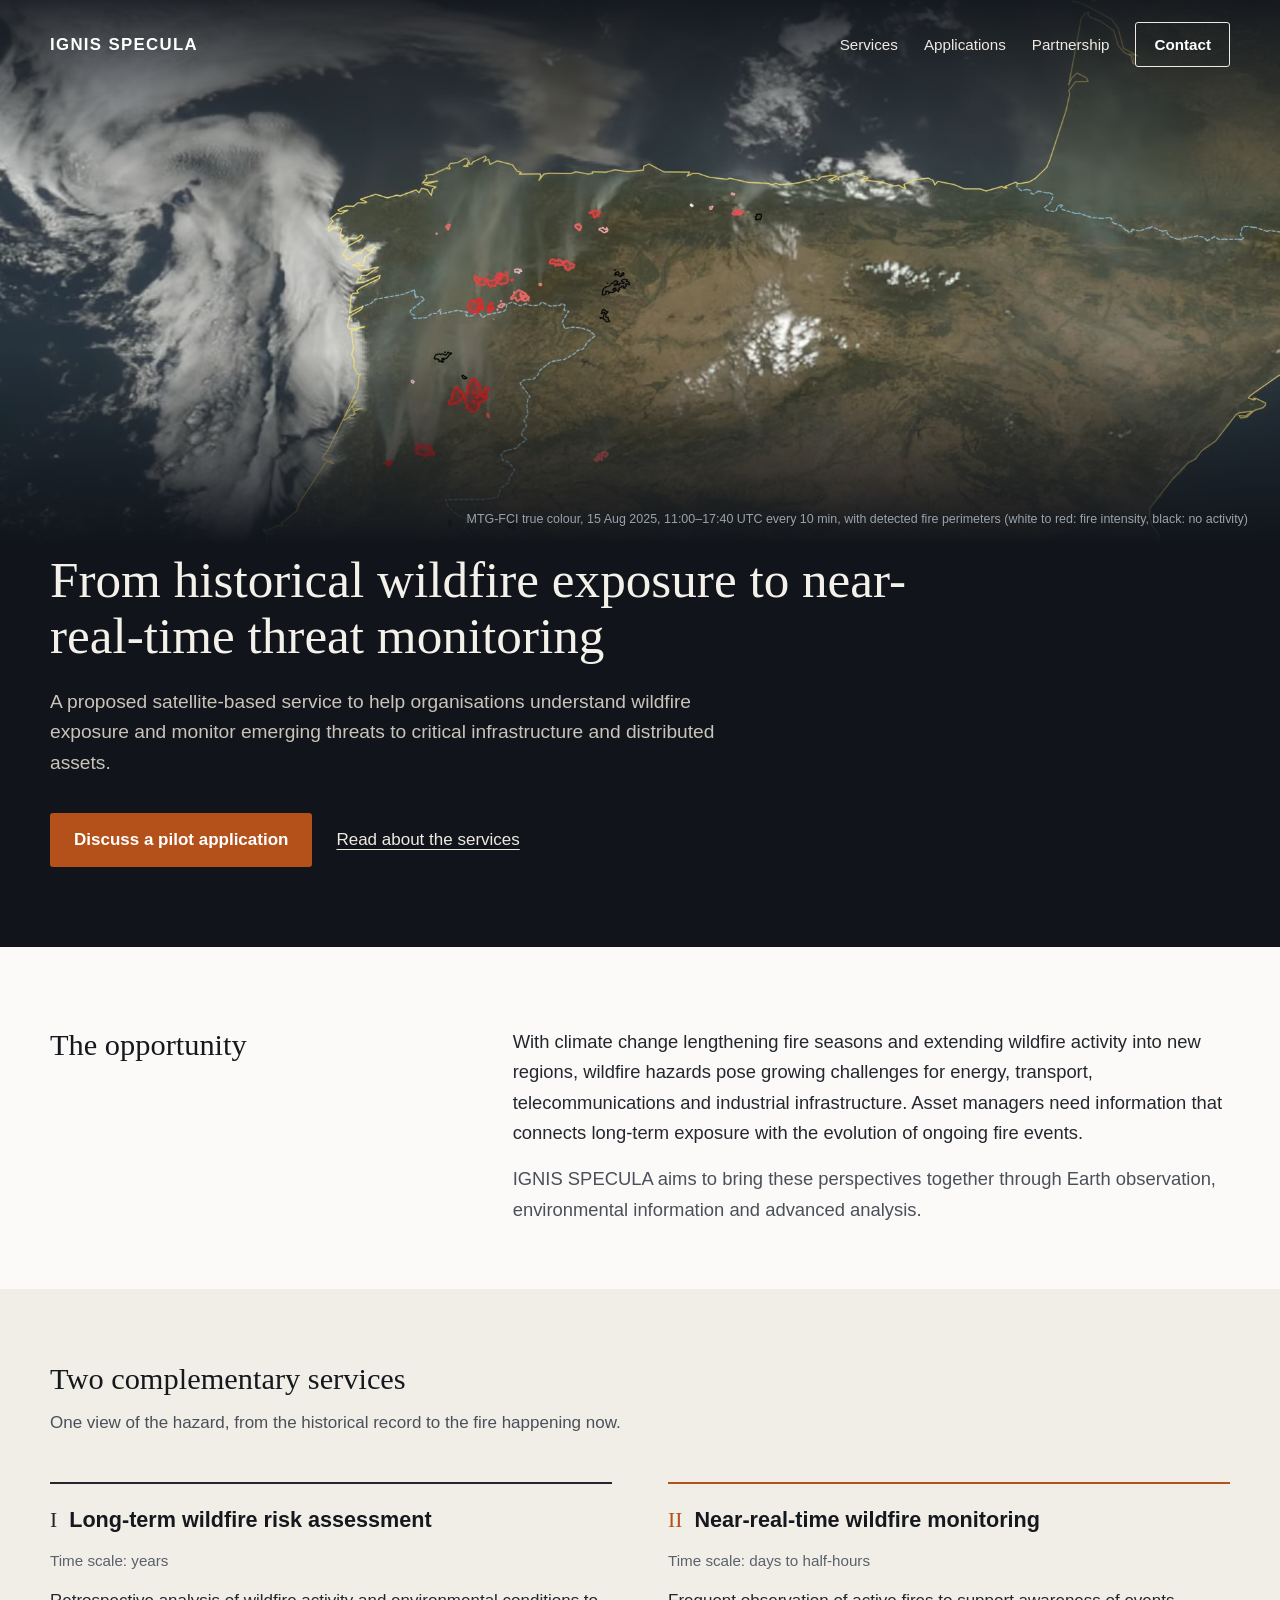
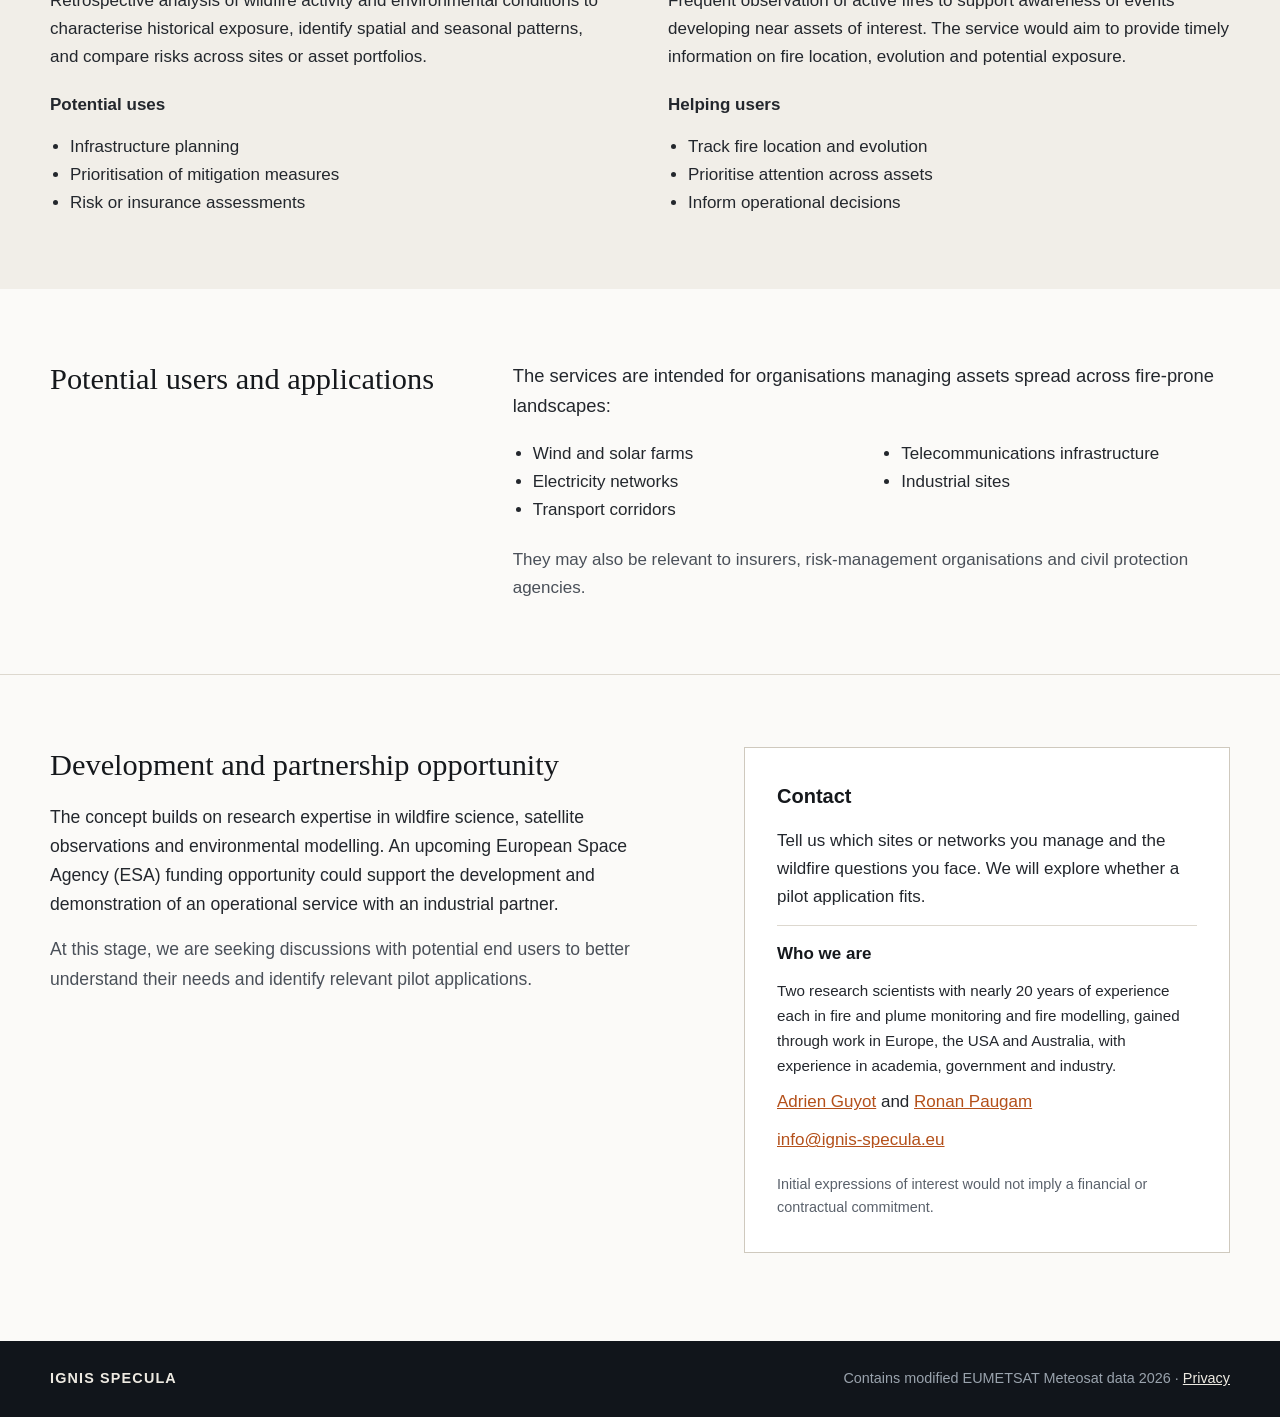
==== index.html @ 26b5b636 "Number the two services I and II Co-Authored-By: Claude Opus 5.5 <noreply@anthropic.com>" ====
<!doctype html>
<html lang="en">
<head>
<meta charset="utf-8">
<meta name="viewport" content="width=device-width, initial-scale=1">
<title>IGNIS SPECULA | Wildfire risk intelligence from space</title>
<meta name="description" content="A proposed satellite-based service to help organisations understand wildfire exposure and monitor emerging threats to critical infrastructure and distributed assets.">
<meta property="og:type" content="website">
<meta property="og:title" content="IGNIS SPECULA | Wildfire risk intelligence from space">
<meta property="og:description" content="From historical wildfire exposure to near-real-time threat monitoring.">
<meta property="og:url" content="https://ignis-specula.github.io/">
<meta property="og:image" content="https://ignis-specula.github.io/assets/hero.jpg">
<link rel="canonical" href="https://ignis-specula.github.io/">
<link rel="stylesheet" href="css/fonts.css">
<style>
html{scroll-behavior:smooth}
body{margin:0;background:#FBFAF8}
a{color:#B4501A}a:hover{color:#7E3610}
@media (max-width:600px){.hero-title{font-size:2.2rem !important}}
.hero-media{object-position:38% 70%}
@media (max-width:600px){.hero-media{object-position:50% 50%}}
@media (prefers-reduced-motion:reduce){.hero-video{display:none}}
@media (max-width:600px){
.topbar{display:grid !important;grid-template-columns:1fr auto;align-items:center;row-gap:10px !important;padding:16px 20px !important}
.topnav{display:contents !important}
.topnav-links{grid-column:1/-1;grid-row:2;gap:22px !important}
.nav-contact{grid-column:2;grid-row:1}
.hero-box{height:clamp(17rem,46vh,24rem) !important}
.hero-fade{height:7rem !important}
.hero-caption{left:20px !important;right:20px !important;bottom:8px !important;font-size:0.7rem !important;line-height:1.4}
}
</style>
</head>
<body>
<div style="background: #FBFAF8; color: #23272D; font-family: 'IBM Plex Sans', Arial, sans-serif; font-size: 1.0625rem; line-height: 1.65">

<header style="background: #11151B; color: #EEEAE2">
<div class="hero-box" style="position: relative; height: 34rem; overflow: hidden">
<picture>
<source media="(max-width: 600px)" srcset="assets/hero-mobile.jpg">
<img src="assets/hero-poster.jpg" class="hero-media" alt="MTG-FCI true-colour images of the Iberian Peninsula on 15 August 2025, 11:00 to 17:40 UTC, showing smoke plumes spreading from the fires of north-west Spain and Portugal, with detected fire perimeters coloured by fire intensity" style="position: absolute; top: 0; left: 0; width: 100%; height: 100%; object-fit: cover">
</picture>
<video class="hero-media hero-video" autoplay muted loop playsinline preload="auto" poster="assets/hero-poster.jpg" aria-hidden="true" style="position: absolute; top: 0; left: 0; width: 100%; height: 100%; object-fit: cover">
<source media="(max-width: 600px)" src="assets/hero-mobile.mp4" type="video/mp4">
<source src="assets/hero.webm" type="video/webm">
<source src="assets/hero.mp4" type="video/mp4">
</video>
<div style="position: absolute; top: 0; left: 0; right: 0; height: 12rem; background: linear-gradient(180deg, #11151BEB 0%, #11151B00 100%)"></div>
<div class="hero-fade" style="position: absolute; left: 0; right: 0; bottom: 0; height: 12rem; background: linear-gradient(180deg, #11151B00 0%, #11151B 100%)"></div>
<div class="topbar" style="position: relative; max-width: 1180px; margin: 0 auto; padding: 22px 32px; display: flex; flex-wrap: wrap; align-items: center; justify-content: space-between; gap: 16px">
<span style="font-weight: 700; letter-spacing: 0.08em; font-size: 1.05rem; color: #FFFFFF">IGNIS SPECULA</span>
<nav aria-label="Sections" class="topnav" style="display: flex; flex-wrap: wrap; align-items: center; gap: 26px; font-size: 0.95rem">
<span class="topnav-links" style="display: flex; flex-wrap: wrap; align-items: center; gap: 26px">
<a href="#services" style="color: #EEEAE2; text-decoration: none">Services</a>
<a href="#users" style="color: #EEEAE2; text-decoration: none">Applications</a>
<a href="#partnership" style="color: #EEEAE2; text-decoration: none">Partnership</a>
</span>
<a href="#contact" class="nav-contact" style="color: #FFFFFF; text-decoration: none; font-weight: 600; border: 1px solid #EEEAE2; padding: 9px 18px; border-radius: 3px; min-height: 44px; box-sizing: border-box; display: inline-flex; align-items: center">Contact</a>
</nav>
</div>
<p class="hero-caption" style="position: absolute; left: 32px; right: 32px; bottom: 14px; margin: 0; text-align: right; font-size: 0.78rem; color: #9AA3AD">MTG-FCI true colour, 15 Aug 2025, 11:00–17:40 UTC every 10 min, with detected fire perimeters (white to red: fire intensity, black: no activity)</p>
</div>
<div style="max-width: 1180px; margin: 0 auto; padding: 8px 32px 80px">
<h1 class="hero-title" style="margin: 0 0 22px; max-width: 900px; font-family: 'IBM Plex Serif', Georgia, serif; font-weight: 500; font-size: 3.2rem; line-height: 1.1; color: #F4F1EA">From historical wildfire exposure to near-real-time threat monitoring</h1>
<p style="margin: 0 0 34px; max-width: 680px; font-size: 1.2rem; line-height: 1.6; color: #C9C4BA">A proposed satellite-based service to help organisations understand wildfire exposure and monitor emerging threats to critical infrastructure and distributed assets.</p>
<div style="display: flex; flex-wrap: wrap; align-items: center; gap: 24px">
<a href="#contact" style="background: #B4501A; color: #FFFFFF; text-decoration: none; font-weight: 600; padding: 13px 24px; border-radius: 3px; min-height: 44px; box-sizing: border-box; display: inline-flex; align-items: center">Discuss a pilot application</a>
<a href="#services" style="color: #EEEAE2; text-decoration: underline; text-underline-offset: 4px">Read about the services</a>
</div>
</div>
</header>

<section>
<div style="max-width: 1180px; margin: 0 auto; padding: 80px 32px 64px; display: flex; flex-wrap: wrap; gap: 24px 64px">
<h2 style="flex: 1 1 280px; min-width: 0; margin: 0; font-family: 'IBM Plex Serif', Georgia, serif; font-weight: 500; font-size: 1.9rem; line-height: 1.2; color: #15181C">The opportunity</h2>
<div style="flex: 2 1 480px; min-width: 0">
<p style="margin: 0 0 16px; font-size: 1.15rem">With climate change lengthening fire seasons and extending wildfire activity into new regions, wildfire hazards pose growing challenges for energy, transport, telecommunications and industrial infrastructure. Asset managers need information that connects long-term exposure with the evolution of ongoing fire events.</p>
<p style="margin: 0; font-size: 1.15rem; color: #4A5059">IGNIS SPECULA aims to bring these perspectives together through Earth observation, environmental information and advanced analysis.</p>
</div>
</div>
</section>

<section id="services" style="background: #F1EEE8">
<div style="max-width: 1180px; margin: 0 auto; padding: 72px 32px">
<h2 style="margin: 0 0 12px; font-family: 'IBM Plex Serif', Georgia, serif; font-weight: 500; font-size: 1.9rem; line-height: 1.2; color: #15181C">Two complementary services</h2>
<p style="margin: 0 0 44px; max-width: 680px; color: #4A5059">One view of the hazard, from the historical record to the fire happening now.</p>
<div style="display: grid; grid-template-columns: repeat(auto-fit, minmax(320px, 1fr)); gap: 40px 56px">

<div style="border-top: 2px solid #23272D; padding-top: 22px; display: flex; flex-direction: column; gap: 14px">
<h3 style="margin: 0; font-size: 1.35rem; font-weight: 600; line-height: 1.3; color: #15181C"><span style="font-family: 'IBM Plex Serif', Georgia, serif; font-weight: 500; color: #23272D; margin-right: 12px">I</span>Long-term wildfire risk assessment</h3>
<p style="margin: 0; font-size: 0.95rem; color: #5A616B">Time scale: years</p>
<p style="margin: 0">Retrospective analysis of wildfire activity and environmental conditions to characterise historical exposure, identify spatial and seasonal patterns, and compare risks across sites or asset portfolios.</p>
<p style="margin: 6px 0 0; font-weight: 600">Potential uses</p>
<ul style="margin: 0; padding: 0 0 0 20px">
<li>Infrastructure planning</li>
<li>Prioritisation of mitigation measures</li>
<li>Risk or insurance assessments</li>
</ul>
</div>

<div style="border-top: 2px solid #B4501A; padding-top: 22px; display: flex; flex-direction: column; gap: 14px">
<h3 style="margin: 0; font-size: 1.35rem; font-weight: 600; line-height: 1.3; color: #15181C"><span style="font-family: 'IBM Plex Serif', Georgia, serif; font-weight: 500; color: #B4501A; margin-right: 12px">II</span>Near-real-time wildfire monitoring</h3>
<p style="margin: 0; font-size: 0.95rem; color: #5A616B">Time scale: days to half-hours</p>
<p style="margin: 0">Frequent observation of active fires to support awareness of events developing near assets of interest. The service would aim to provide timely information on fire location, evolution and potential exposure.</p>
<p style="margin: 6px 0 0; font-weight: 600">Helping users</p>
<ul style="margin: 0; padding: 0 0 0 20px">
<li>Track fire location and evolution</li>
<li>Prioritise attention across assets</li>
<li>Inform operational decisions</li>
</ul>
</div>

</div>
</div>
</section>

<section id="users">
<div style="max-width: 1180px; margin: 0 auto; padding: 72px 32px; display: flex; flex-wrap: wrap; gap: 24px 64px">
<h2 style="flex: 1 1 280px; min-width: 0; margin: 0; font-family: 'IBM Plex Serif', Georgia, serif; font-weight: 500; font-size: 1.9rem; line-height: 1.2; color: #15181C">Potential users and applications</h2>
<div style="flex: 2 1 480px; min-width: 0">
<p style="margin: 0 0 18px; font-size: 1.15rem">The services are intended for organisations managing assets spread across fire-prone landscapes:</p>
<ul style="margin: 0 0 22px; padding: 0 0 0 20px; columns: 2 220px; column-gap: 40px">
<li>Wind and solar farms</li>
<li>Electricity networks</li>
<li>Transport corridors</li>
<li>Telecommunications infrastructure</li>
<li>Industrial sites</li>
</ul>
<p style="margin: 0; color: #4A5059">They may also be relevant to insurers, risk-management organisations and civil protection agencies.</p>
</div>
</div>
</section>

<section id="partnership" style="border-top: 1px solid #DDD8CF">
<div style="max-width: 1180px; margin: 0 auto; padding: 72px 32px 88px; display: flex; flex-wrap: wrap; gap: 40px 64px">
<div style="flex: 3 1 480px; min-width: 0">
<h2 style="margin: 0 0 20px; font-family: 'IBM Plex Serif', Georgia, serif; font-weight: 500; font-size: 1.9rem; line-height: 1.2; color: #15181C">Development and partnership opportunity</h2>
<p style="margin: 0 0 16px; font-size: 1.1rem">The concept builds on research expertise in wildfire science, satellite observations and environmental modelling. An upcoming European Space Agency (ESA) funding opportunity could support the development and demonstration of an operational service with an industrial partner.</p>
<p style="margin: 0; font-size: 1.1rem; color: #4A5059">At this stage, we are seeking discussions with potential end users to better understand their needs and identify relevant pilot applications.</p>
</div>
<div id="contact" style="flex: 2 1 320px; min-width: 0; align-self: flex-start; border: 1px solid #CFC9BE; background: #FFFFFF; padding: 32px; display: flex; flex-direction: column; gap: 14px">
<h3 style="margin: 0; font-size: 1.25rem; font-weight: 600; color: #15181C">Contact</h3>
<p style="margin: 0">Tell us which sites or networks you manage and the wildfire questions you face. We will explore whether a pilot application fits.</p>
<div style="border-top: 1px solid #DDD8CF; padding-top: 14px; display: flex; flex-direction: column; gap: 10px">
<p style="margin: 0; font-weight: 600; color: #15181C">Who we are</p>
<p style="margin: 0; font-size: 0.95rem">Two research scientists with nearly 20 years of experience each in fire and plume monitoring and fire modelling, gained through work in Europe, the USA and Australia, with experience in academia, government and industry.</p>
<p style="margin: 0"><a href="https://au.linkedin.com/in/adrien-guyot-7a17a528" target="_blank" rel="noopener">Adrien Guyot</a> and <a href="https://es.linkedin.com/in/ronan-paugam-4a688546" target="_blank" rel="noopener">Ronan Paugam</a></p>
<p style="margin: 0"><a class="em" data-u="info" data-d="ignis-specula" data-t="eu" href="#">info [at] ignis-specula [dot] eu</a></p>
</div>
<p style="margin: 4px 0 0; font-size: 0.9rem; color: #5A616B">Initial expressions of interest would not imply a financial or contractual commitment.</p>
</div>
</div>
</section>

<footer style="background: #11151B; color: #9AA3AD">
<div style="max-width: 1180px; margin: 0 auto; padding: 26px 32px; display: flex; flex-wrap: wrap; justify-content: space-between; gap: 12px; font-size: 0.9rem">
<span style="font-weight: 600; letter-spacing: 0.08em; color: #EEEAE2">IGNIS SPECULA</span>
<span>Contains modified EUMETSAT Meteosat data 2026 · <a href="privacy.html" style="color: #EEEAE2">Privacy</a></span>
</div>
</footer>

</div>
<script>
document.querySelectorAll('a.em').forEach(function(a){
  var e=a.dataset.u+'\u0040'+a.dataset.d+'.'+a.dataset.t;
  a.href='mai'+'lto:'+e; a.textContent=e;
});
</script>
</body>
</html>
---- css/fonts.css ----
/* IBM Plex, SIL Open Font License 1.1, served from this site (no Google Fonts).
   Put the .woff2 files in ../fonts/ with exactly these names. */
@font-face{font-family:'IBM Plex Sans';font-style:normal;font-weight:400;font-display:swap;src:url(../fonts/IBMPlexSans-Regular.woff2) format('woff2')}
@font-face{font-family:'IBM Plex Sans';font-style:italic;font-weight:400;font-display:swap;src:url(../fonts/IBMPlexSans-Italic.woff2) format('woff2')}
@font-face{font-family:'IBM Plex Sans';font-style:normal;font-weight:500;font-display:swap;src:url(../fonts/IBMPlexSans-Medium.woff2) format('woff2')}
@font-face{font-family:'IBM Plex Sans';font-style:normal;font-weight:600;font-display:swap;src:url(../fonts/IBMPlexSans-SemiBold.woff2) format('woff2')}
@font-face{font-family:'IBM Plex Sans';font-style:normal;font-weight:700;font-display:swap;src:url(../fonts/IBMPlexSans-Bold.woff2) format('woff2')}
@font-face{font-family:'IBM Plex Serif';font-style:normal;font-weight:500;font-display:swap;src:url(../fonts/IBMPlexSerif-Medium.woff2) format('woff2')}
@font-face{font-family:'IBM Plex Serif';font-style:normal;font-weight:600;font-display:swap;src:url(../fonts/IBMPlexSerif-SemiBold.woff2) format('woff2')}
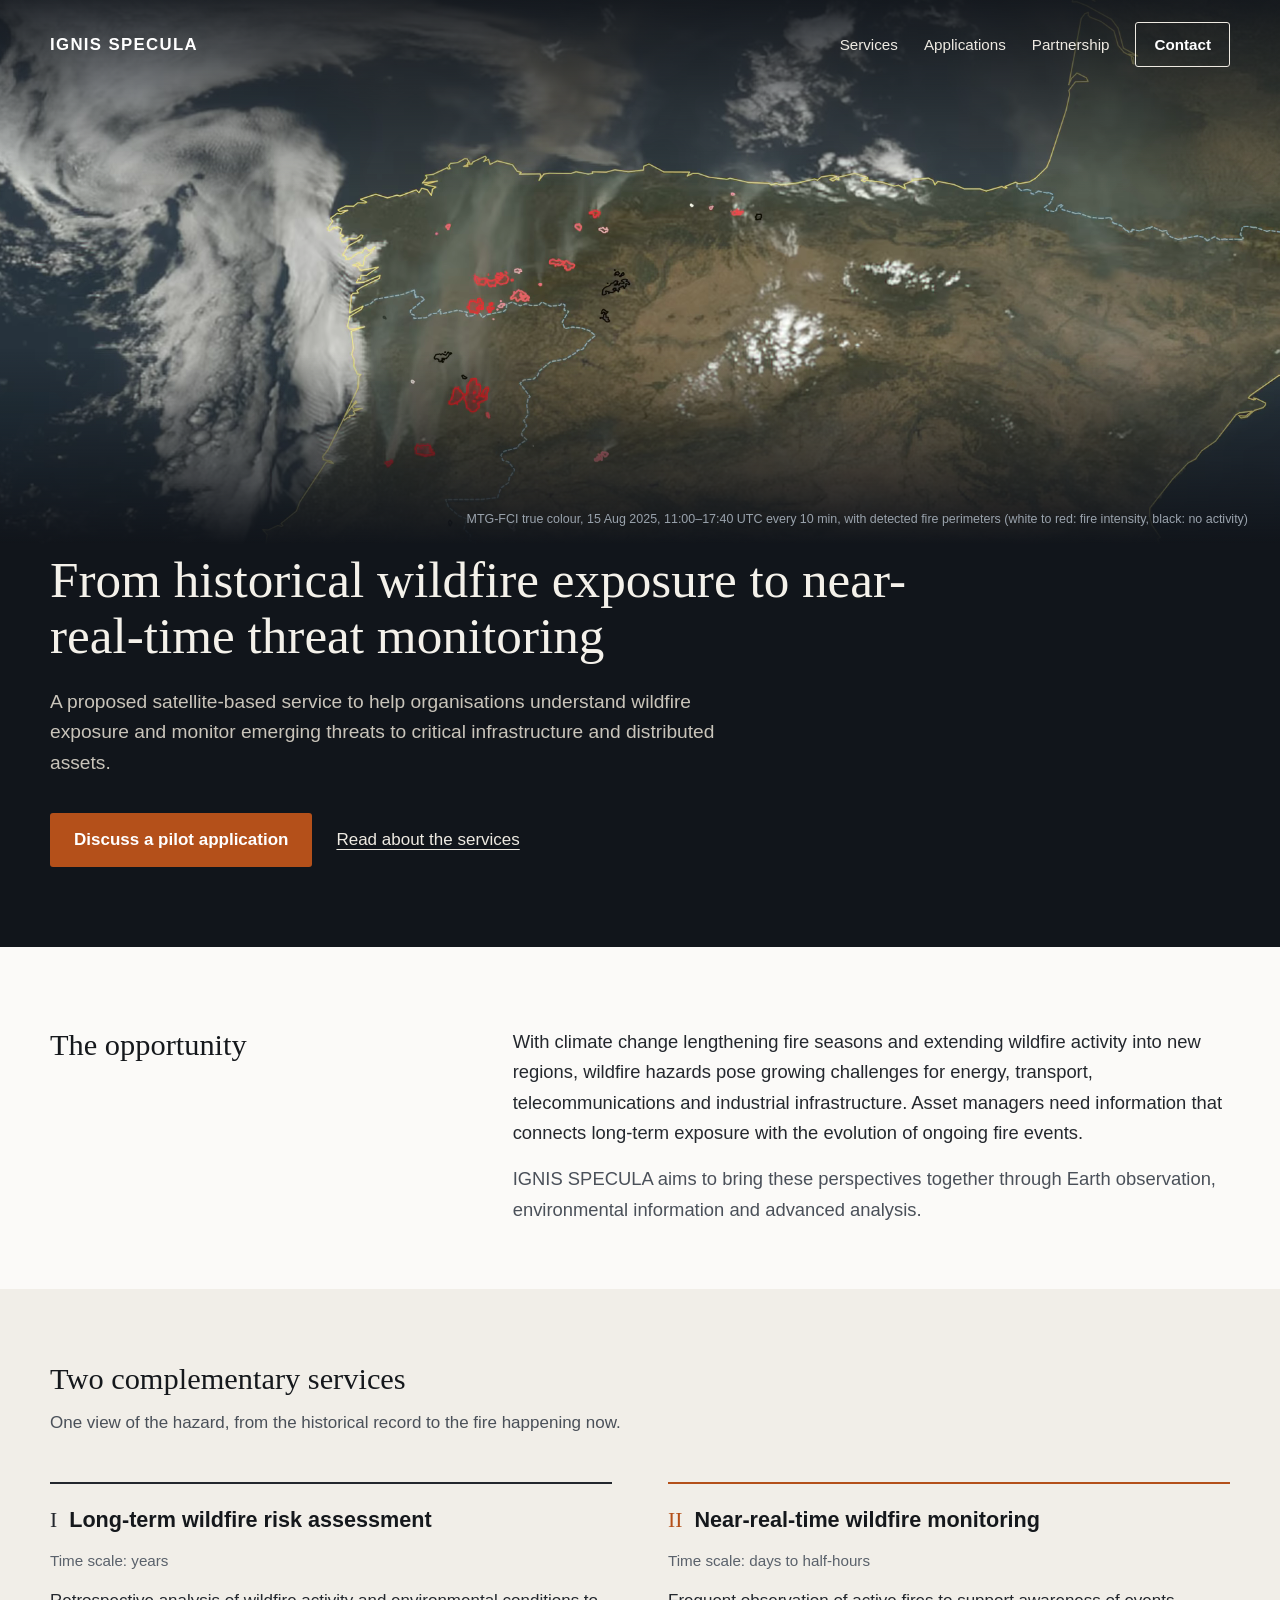
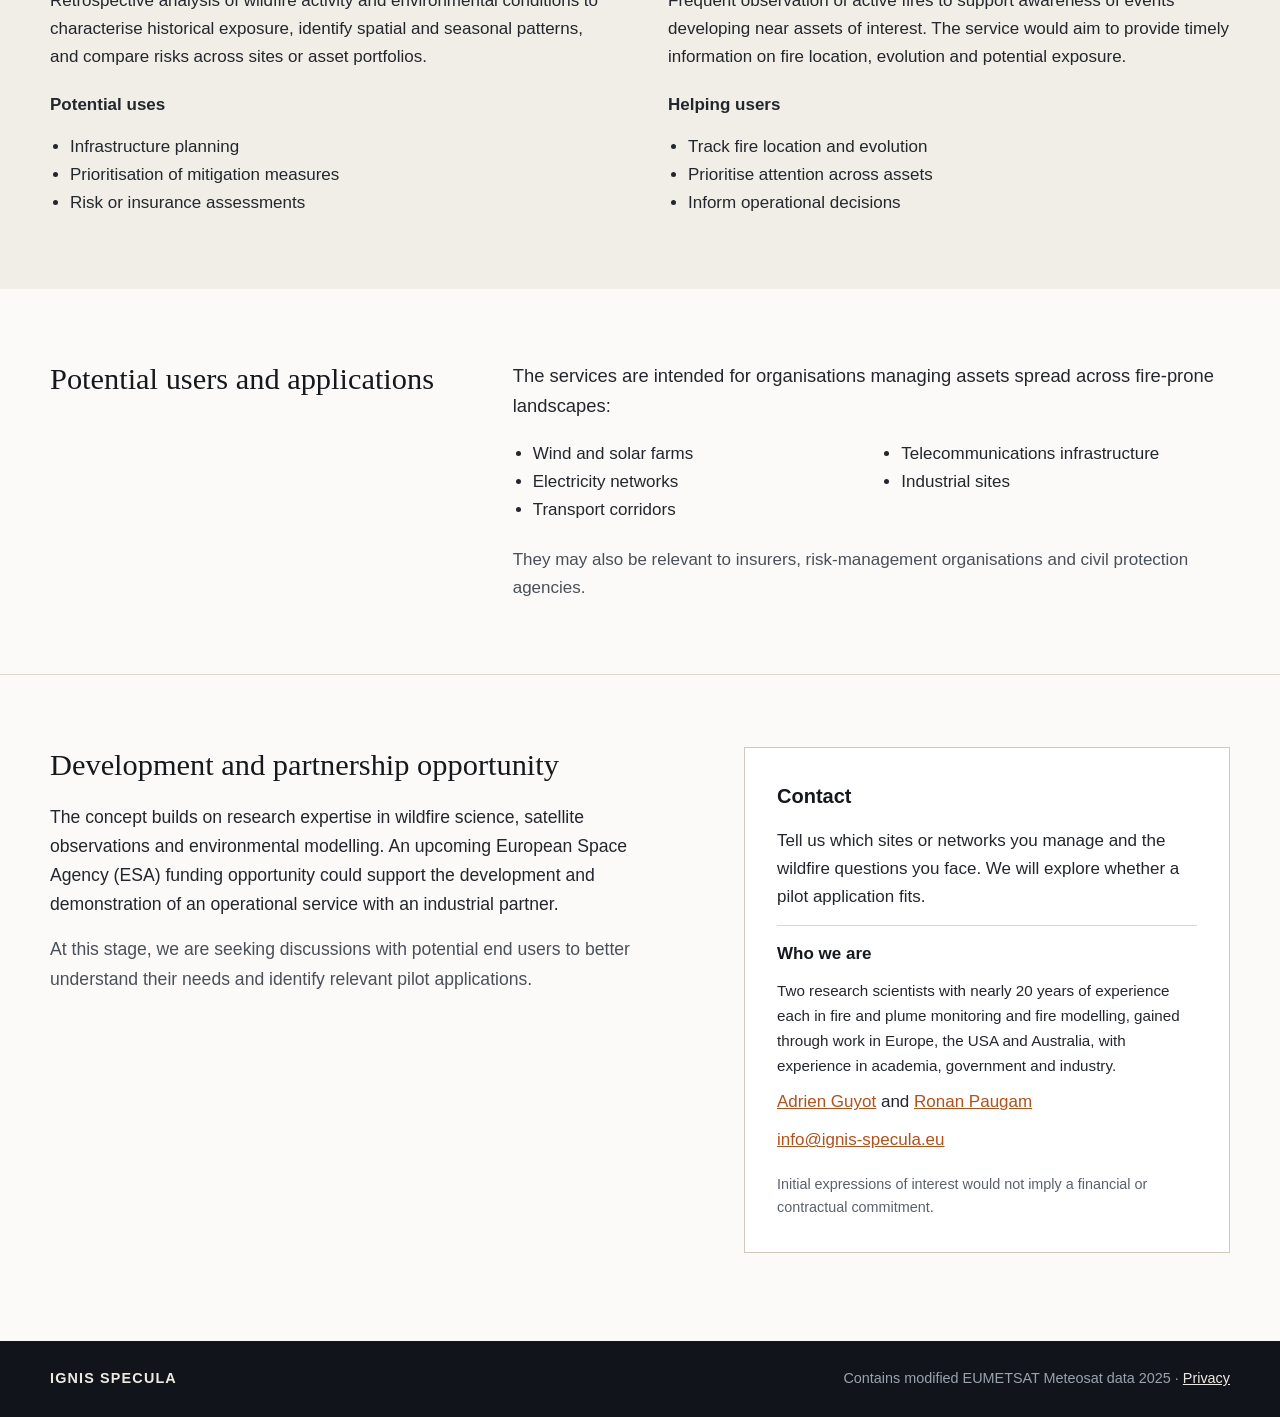
==== commit 5a37b920: "Privacy: CNIL as supervisory authority, remove postal address placeholder; fix EUMETSAT credit year " ====
--- a/index.html
+++ b/index.html
@@ -155,7 +155,7 @@
 <footer style="background: #11151B; color: #9AA3AD">
 <div style="max-width: 1180px; margin: 0 auto; padding: 26px 32px; display: flex; flex-wrap: wrap; justify-content: space-between; gap: 12px; font-size: 0.9rem">
 <span style="font-weight: 600; letter-spacing: 0.08em; color: #EEEAE2">IGNIS SPECULA</span>
-<span>Contains modified EUMETSAT Meteosat data 2026 · <a href="privacy.html" style="color: #EEEAE2">Privacy</a></span>
+<span>Contains modified EUMETSAT Meteosat data 2025 · <a href="privacy.html" style="color: #EEEAE2">Privacy</a></span>
 </div>
 </footer>
 
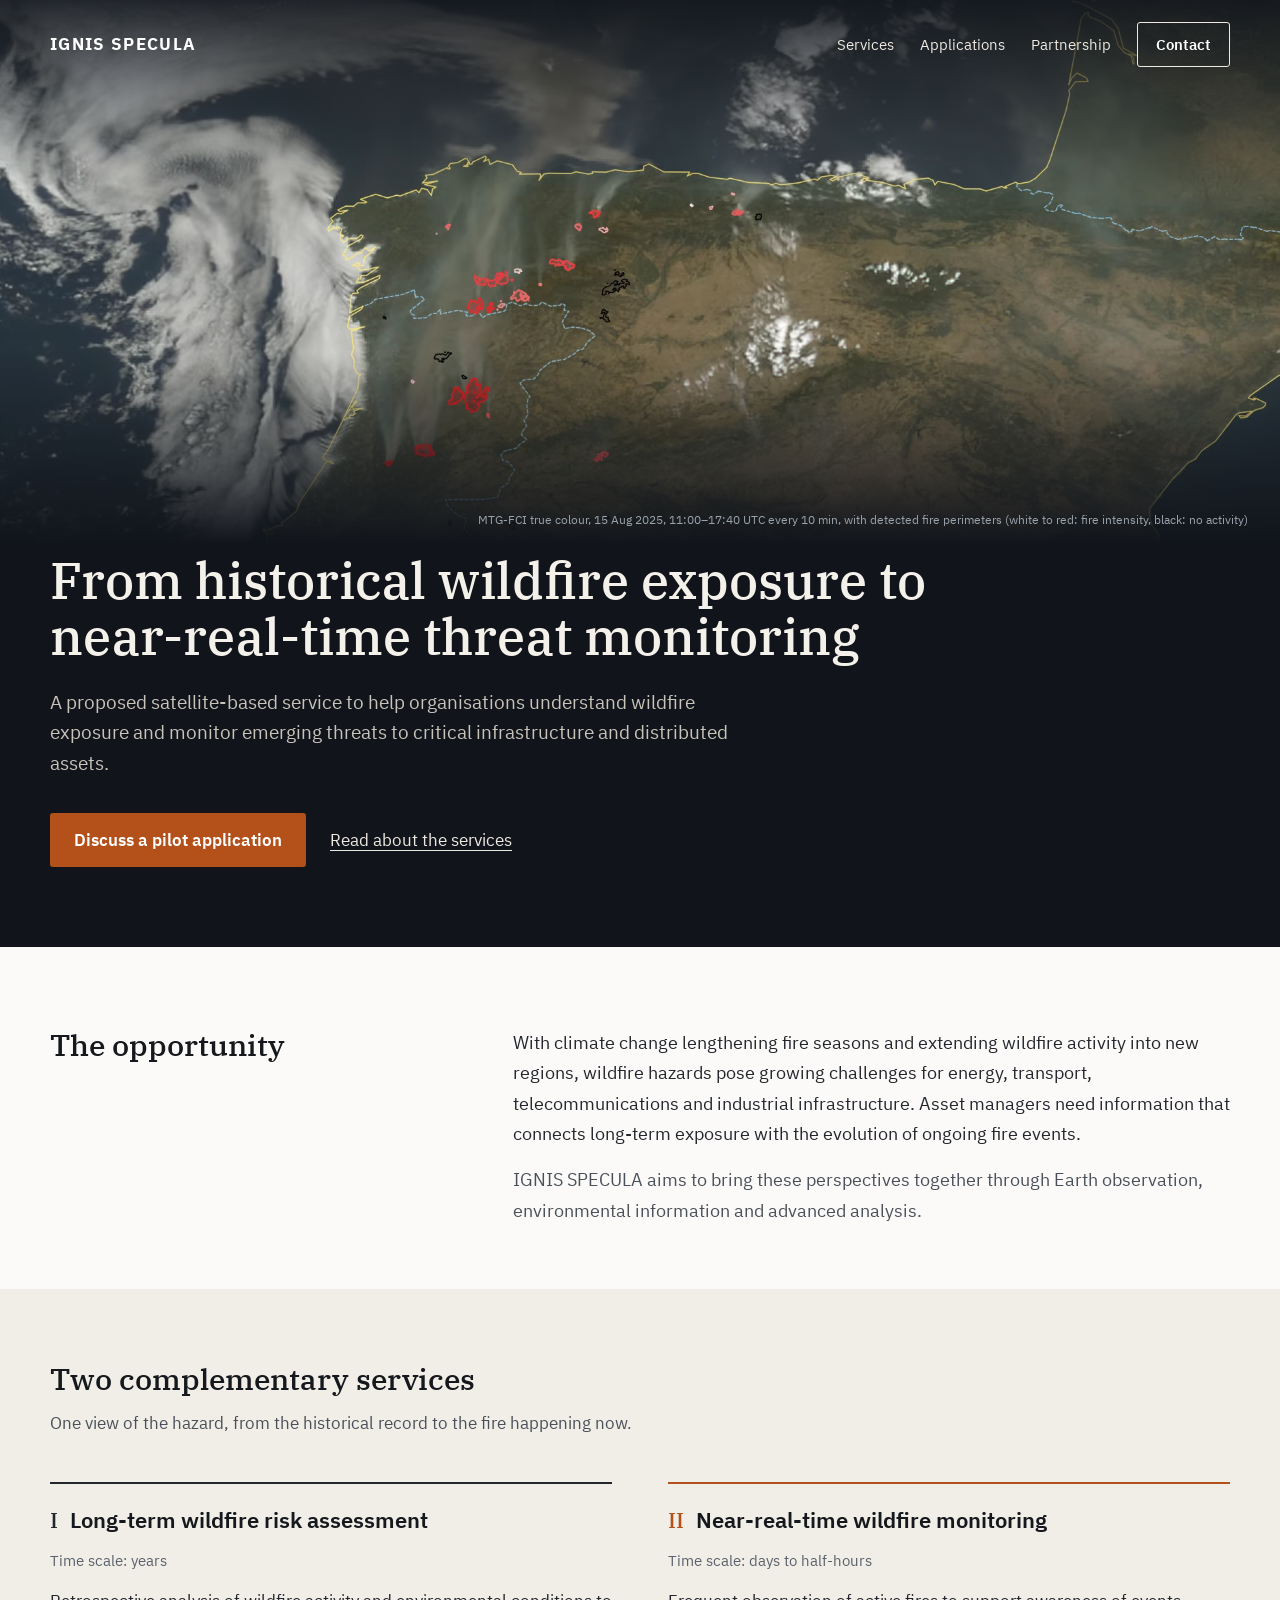
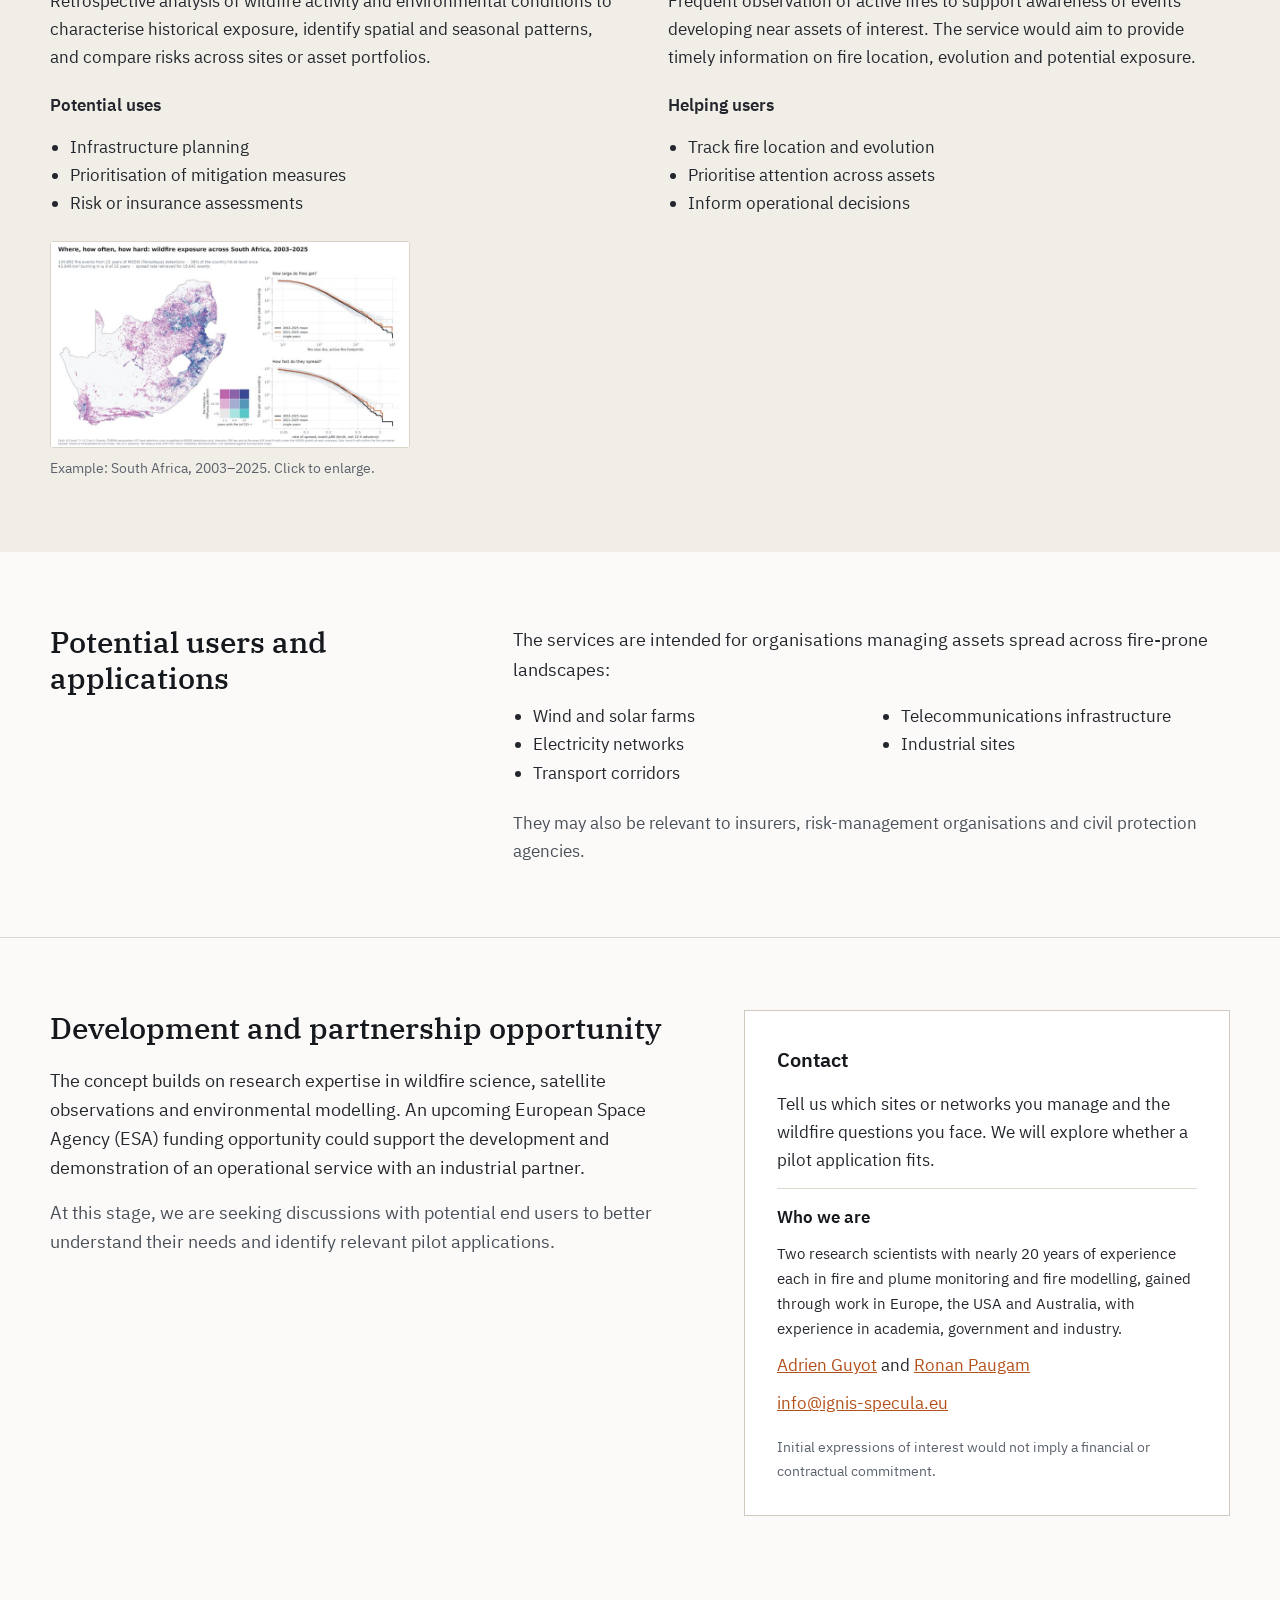
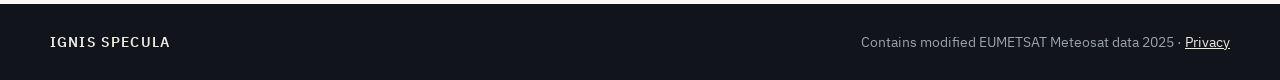
==== commit 8faf7d2e: "Add South Africa exposure example to service I with popup Co-Authored-By: Claude Opus 5.5 <noreply@a" ====
--- a/index.html
+++ b/index.html
@@ -29,6 +29,8 @@
 .hero-fade{height:7rem !important}
 .hero-caption{left:20px !important;right:20px !important;bottom:8px !important;font-size:0.7rem !important;line-height:1.4}
 }
+dialog::backdrop{background:rgba(17,21,27,0.75)}
+dialog[open]{overflow:auto}
 </style>
 </head>
 <body>
@@ -96,6 +98,12 @@
 <li>Prioritisation of mitigation measures</li>
 <li>Risk or insurance assessments</li>
 </ul>
+<figure style="margin: 10px 0 0">
+<button type="button" class="example-open" data-dialog="sa-example" aria-haspopup="dialog" style="display: block; width: 100%; max-width: 360px; padding: 0; border: 1px solid #D9D4CA; border-radius: 3px; background: #FFFFFF; cursor: zoom-in">
+<img src="assets/SA-FB-example-thumb.jpg" width="800" height="458" alt="Example: wildfire exposure map and annual exceedance charts for South Africa, 2003–2025" style="display: block; width: 100%; height: auto">
+</button>
+<figcaption style="margin-top: 8px; font-size: 0.9rem; color: #5A616B">Example: South Africa, 2003–2025. Click to enlarge.</figcaption>
+</figure>
 </div>
 
 <div style="border-top: 2px solid #B4501A; padding-top: 22px; display: flex; flex-direction: column; gap: 14px">
@@ -160,11 +168,33 @@
 </footer>
 
 </div>
+<dialog id="sa-example" aria-labelledby="sa-example-title" style="width: min(1100px, 94vw); max-height: 92vh; padding: 0; border: none; border-radius: 4px; background: #FBFAF8; color: #23272D; font-family: 'IBM Plex Sans', Arial, sans-serif; font-size: 1.0625rem; line-height: 1.65">
+<div style="padding: 20px 24px 28px">
+<div style="display: flex; justify-content: space-between; align-items: flex-start; gap: 16px; margin-bottom: 14px">
+<h3 id="sa-example-title" style="margin: 0; font-size: 1.2rem; font-weight: 600; line-height: 1.3; color: #15181C">Example: wildfire exposure across South Africa, 2003–2025</h3>
+<button type="button" class="dialog-close" aria-label="Close" style="flex: none; min-width: 44px; min-height: 44px; border: 1px solid #23272D; border-radius: 3px; background: transparent; font-size: 1.3rem; line-height: 1; cursor: pointer; color: #23272D">&times;</button>
+</div>
+<a href="assets/SA-FB-example.jpg" target="_blank" rel="noopener" style="display: block"><img src="assets/SA-FB-example.jpg" width="2540" height="1456" alt="Map of South Africa coloured by how often fire returns and how intensely it burns in each cell, with two charts of the number of fires per year exceeding a given fire size and a given spread rate" loading="lazy" style="display: block; width: 100%; height: auto"></a>
+<div style="max-width: 760px; margin-top: 20px">
+<p style="margin: 0 0 14px">From 23 years of satellite fire observations, we reconstructed about 135,000 fire events across South Africa. The map shows, for each 5 km² cell, how often fire returns and how intensely it burns. Dark blue marks areas that burn often and intensely, such as the eastern grasslands of Mpumalanga and KwaZulu-Natal. Pink marks areas that burn rarely but intensely, such as the fynbos mountains of the Western Cape: rare does not mean safe. Overall, 38&nbsp;% of the country was hit at least once.</p>
+<p style="margin: 0 0 14px">The two charts turn this history into annual exceedance figures that risk and asset managers can use directly. Each year about 1,000 fires exceed 1,000&nbsp;ha, about one exceeds 25,000&nbsp;ha, and around ten have a p80 spread rate above 0.4&nbsp;km/h. Applied to a site, a power line or a whole portfolio, the same method gives local fire frequency, intensity and likely spread rates to support siting, mitigation and insurance decisions.</p>
+<p style="margin: 0; font-size: 0.9rem; color: #5A616B">Feasibility demonstration based on MODIS satellite data; not yet validated against mapped burned areas. <a href="assets/SA-FB-example.jpg" target="_blank" rel="noopener">Open the full-size image</a>.</p>
+</div>
+</div>
+</dialog>
+
 <script>
 document.querySelectorAll('a.em').forEach(function(a){
   var e=a.dataset.u+'\u0040'+a.dataset.d+'.'+a.dataset.t;
   a.href='mai'+'lto:'+e; a.textContent=e;
 });
+document.querySelectorAll('.example-open').forEach(function(b){
+  var d=document.getElementById(b.dataset.dialog);
+  if(!d||!d.showModal)return;
+  b.addEventListener('click',function(){d.showModal();});
+  d.querySelector('.dialog-close').addEventListener('click',function(){d.close();});
+  d.addEventListener('click',function(e){if(e.target===d)d.close();});
+});
 </script>
 </body>
 </html>
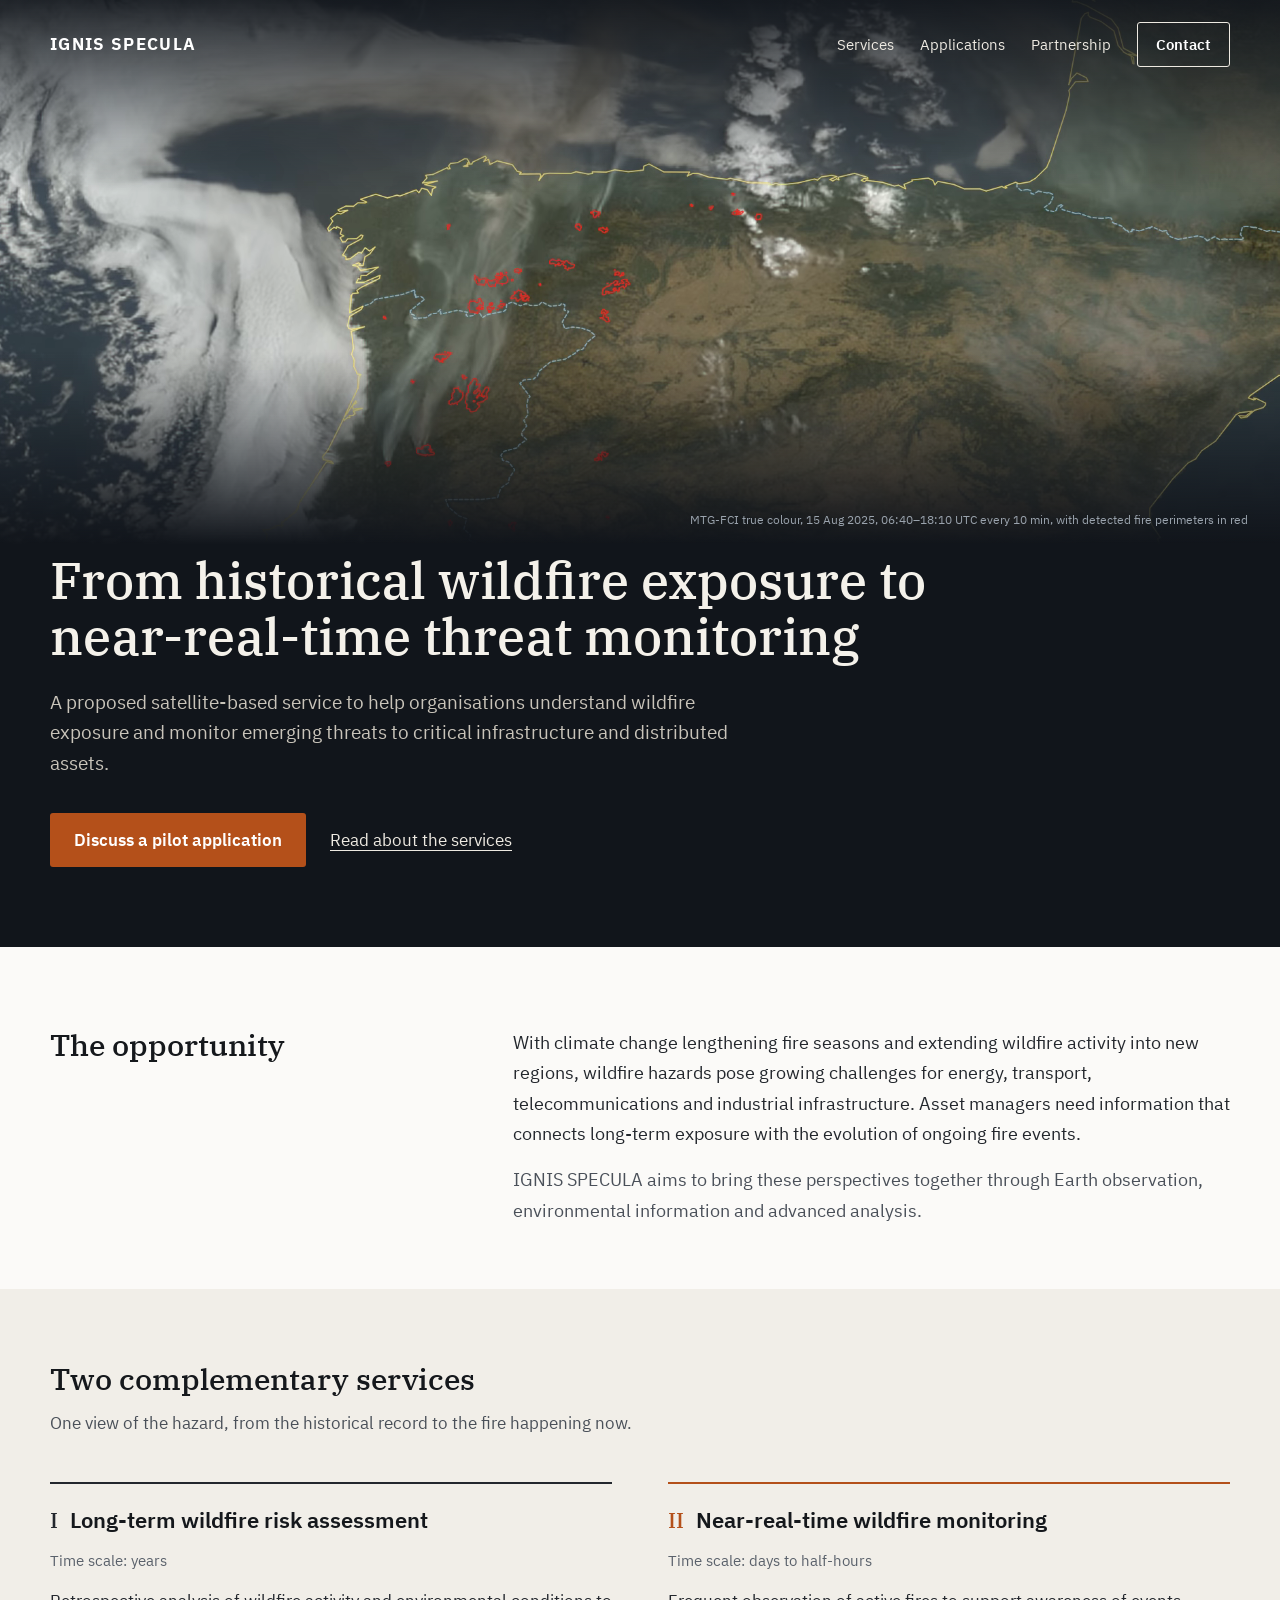
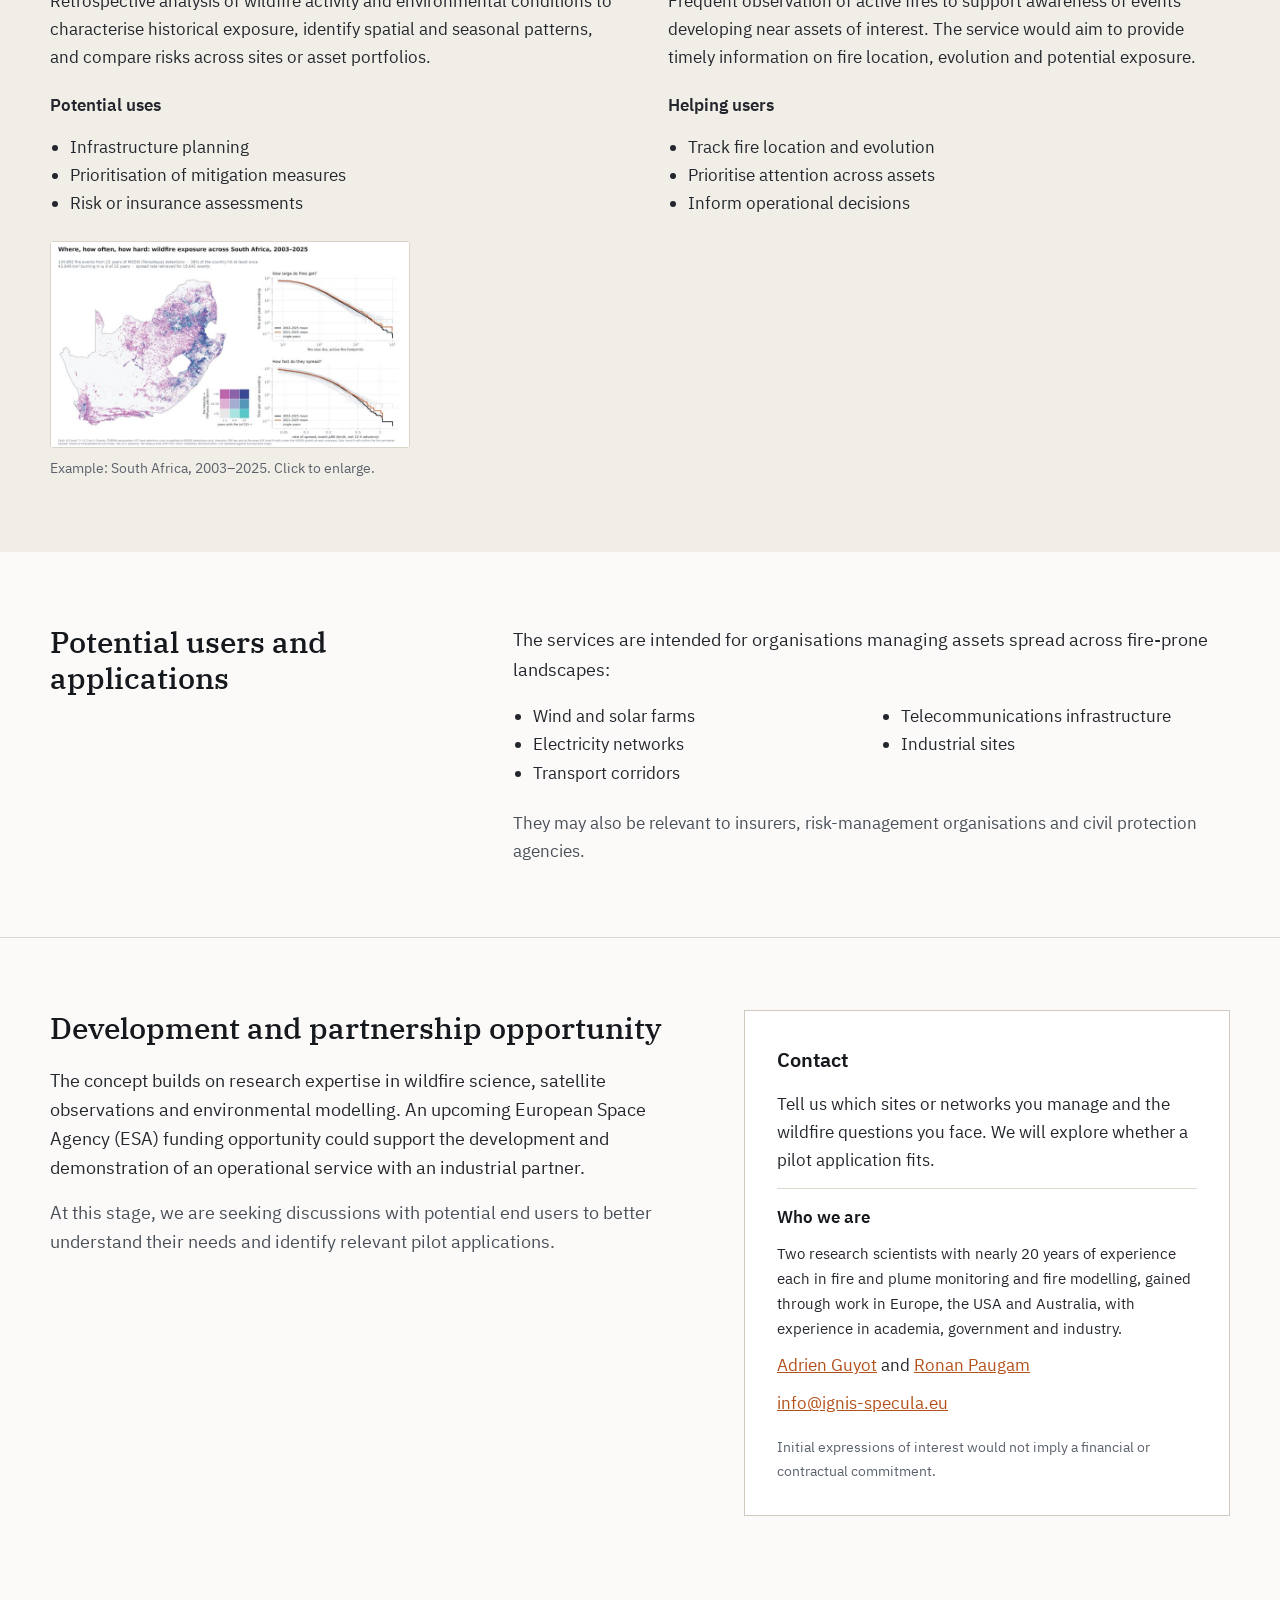
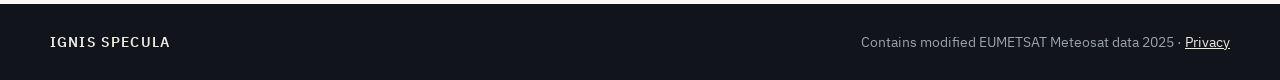
==== commit ef5a5599: "Replace hero banner with dawn-to-dusk animation (06:40-18:10 UTC, 3 segments) Segmented playback via" ====
--- a/index.html
+++ b/index.html
@@ -18,8 +18,8 @@
 a{color:#B4501A}a:hover{color:#7E3610}
 @media (max-width:600px){.hero-title{font-size:2.2rem !important}}
 .hero-media{object-position:38% 70%}
-@media (max-width:600px){.hero-media{object-position:50% 50%}}
-@media (prefers-reduced-motion:reduce){.hero-video{display:none}}
+.hero-seg{position:absolute;top:0;left:0;width:100%;height:100%;object-fit:cover;object-position:38% 70%;opacity:0}
+@media (max-width:600px){.hero-media,.hero-seg{object-position:50% 50%}}
 @media (max-width:600px){
 .topbar{display:grid !important;grid-template-columns:1fr auto;align-items:center;row-gap:10px !important;padding:16px 20px !important}
 .topnav{display:contents !important}
@@ -39,14 +39,10 @@
 <header style="background: #11151B; color: #EEEAE2">
 <div class="hero-box" style="position: relative; height: 34rem; overflow: hidden">
 <picture>
-<source media="(max-width: 600px)" srcset="assets/hero-mobile.jpg">
-<img src="assets/hero-poster.jpg" class="hero-media" alt="MTG-FCI true-colour images of the Iberian Peninsula on 15 August 2025, 11:00 to 17:40 UTC, showing smoke plumes spreading from the fires of north-west Spain and Portugal, with detected fire perimeters coloured by fire intensity" style="position: absolute; top: 0; left: 0; width: 100%; height: 100%; object-fit: cover">
+<source media="(max-width: 600px)" srcset="assets/hero-day-mobile-poster.jpg">
+<img src="assets/hero-day-poster.jpg" class="hero-media" alt="MTG-FCI true-colour images of the Iberian Peninsula on 15 August 2025, 06:40 to 18:10 UTC, showing smoke plumes spreading from the fires of north-west Spain and Portugal, with their detected fire perimeters in red" style="position: absolute; top: 0; left: 0; width: 100%; height: 100%; object-fit: cover">
 </picture>
-<video class="hero-media hero-video" autoplay muted loop playsinline preload="auto" poster="assets/hero-poster.jpg" aria-hidden="true" style="position: absolute; top: 0; left: 0; width: 100%; height: 100%; object-fit: cover">
-<source media="(max-width: 600px)" src="assets/hero-mobile.mp4" type="video/mp4">
-<source src="assets/hero.webm" type="video/webm">
-<source src="assets/hero.mp4" type="video/mp4">
-</video>
+<div id="hero-video" aria-hidden="true" style="position: absolute; inset: 0"></div>
 <div style="position: absolute; top: 0; left: 0; right: 0; height: 12rem; background: linear-gradient(180deg, #11151BEB 0%, #11151B00 100%)"></div>
 <div class="hero-fade" style="position: absolute; left: 0; right: 0; bottom: 0; height: 12rem; background: linear-gradient(180deg, #11151B00 0%, #11151B 100%)"></div>
 <div class="topbar" style="position: relative; max-width: 1180px; margin: 0 auto; padding: 22px 32px; display: flex; flex-wrap: wrap; align-items: center; justify-content: space-between; gap: 16px">
@@ -60,7 +56,7 @@
 <a href="#contact" class="nav-contact" style="color: #FFFFFF; text-decoration: none; font-weight: 600; border: 1px solid #EEEAE2; padding: 9px 18px; border-radius: 3px; min-height: 44px; box-sizing: border-box; display: inline-flex; align-items: center">Contact</a>
 </nav>
 </div>
-<p class="hero-caption" style="position: absolute; left: 32px; right: 32px; bottom: 14px; margin: 0; text-align: right; font-size: 0.78rem; color: #9AA3AD">MTG-FCI true colour, 15 Aug 2025, 11:00–17:40 UTC every 10 min, with detected fire perimeters (white to red: fire intensity, black: no activity)</p>
+<p class="hero-caption" style="position: absolute; left: 32px; right: 32px; bottom: 14px; margin: 0; text-align: right; font-size: 0.78rem; color: #9AA3AD">MTG-FCI true colour, 15 Aug 2025, 06:40–18:10 UTC every 10 min, with detected fire perimeters in red</p>
 </div>
 <div style="max-width: 1180px; margin: 0 auto; padding: 8px 32px 80px">
 <h1 class="hero-title" style="margin: 0 0 22px; max-width: 900px; font-family: 'IBM Plex Serif', Georgia, serif; font-weight: 500; font-size: 3.2rem; line-height: 1.1; color: #F4F1EA">From historical wildfire exposure to near-real-time threat monitoring</h1>
@@ -196,5 +192,6 @@
   d.addEventListener('click',function(e){if(e.target===d)d.close();});
 });
 </script>
+<script src="hero-player.js"></script>
 </body>
 </html>
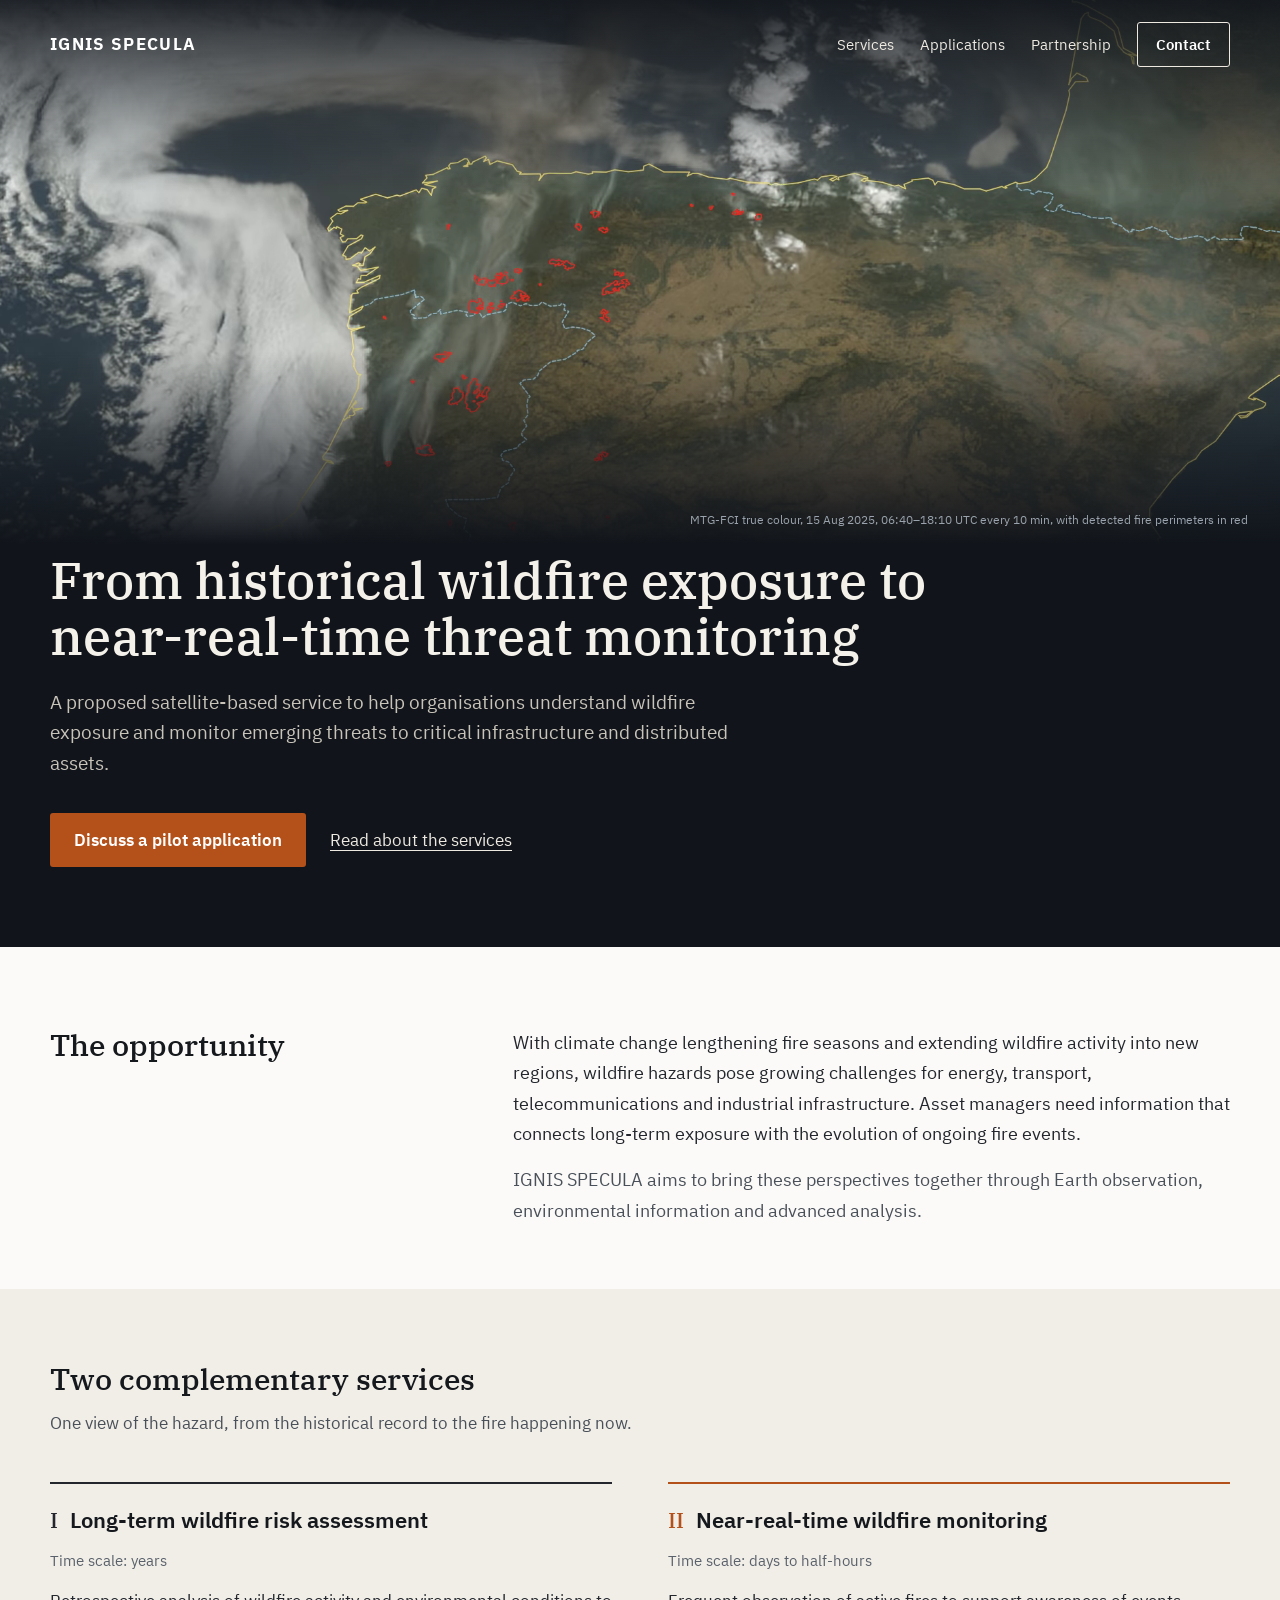
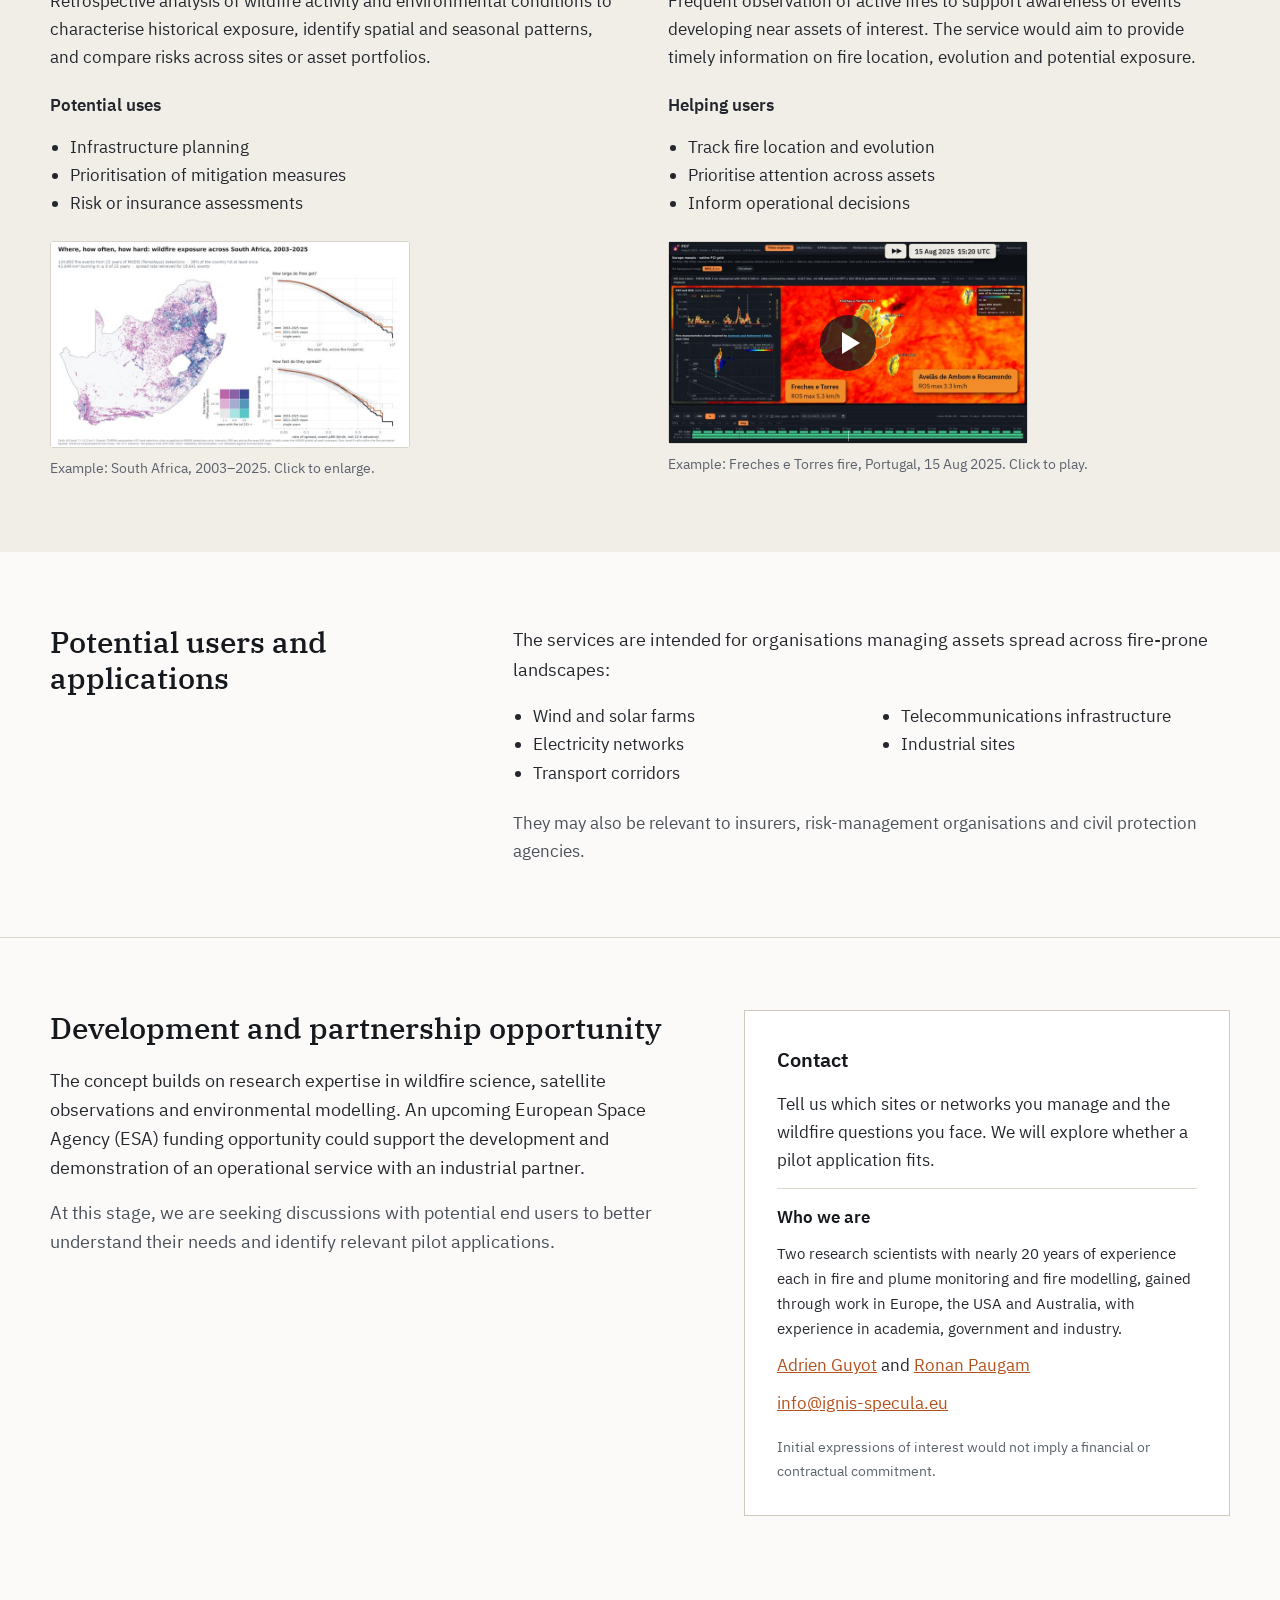
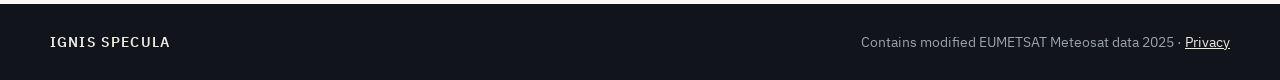
==== commit 69b3674e: "Add Freches e Torres time-explorer video example to service II Co-Authored-By: Claude Opus 5.5 <nore" ====
--- a/index.html
+++ b/index.html
@@ -112,6 +112,13 @@
 <li>Prioritise attention across assets</li>
 <li>Inform operational decisions</li>
 </ul>
+<figure style="margin: 10px 0 0">
+<button type="button" class="example-open" data-dialog="fet-example" aria-haspopup="dialog" style="position: relative; display: block; width: 100%; max-width: 360px; padding: 0; border: 1px solid #D9D4CA; border-radius: 3px; background: #FFFFFF; cursor: pointer">
+<img src="assets/slide04_freches_e_torres-thumb.jpg" width="800" height="450" alt="Video: the IGNIS SPECULA time explorer following the Freches e Torres fire in Portugal on 15 August 2025" style="display: block; width: 100%; height: auto">
+<span aria-hidden="true" style="position: absolute; left: 50%; top: 50%; width: 56px; height: 56px; margin: -28px 0 0 -28px; border-radius: 50%; background: rgba(17,21,27,0.75); display: flex; align-items: center; justify-content: center"><span style="width: 0; height: 0; margin-left: 5px; border-style: solid; border-width: 11px 0 11px 18px; border-color: transparent transparent transparent #FFFFFF"></span></span>
+</button>
+<figcaption style="margin-top: 8px; font-size: 0.9rem; color: #5A616B">Example: Freches e Torres fire, Portugal, 15 Aug 2025. Click to play.</figcaption>
+</figure>
 </div>
 
 </div>
@@ -179,6 +186,23 @@
 </div>
 </dialog>
 
+<dialog id="fet-example" aria-labelledby="fet-example-title" style="width: min(1100px, 94vw); max-height: 92vh; padding: 0; border: none; border-radius: 4px; background: #FBFAF8; color: #23272D; font-family: 'IBM Plex Sans', Arial, sans-serif; font-size: 1.0625rem; line-height: 1.65">
+<div style="padding: 20px 24px 28px">
+<div style="display: flex; justify-content: space-between; align-items: flex-start; gap: 16px; margin-bottom: 14px">
+<h3 id="fet-example-title" style="margin: 0; font-size: 1.2rem; font-weight: 600; line-height: 1.3; color: #15181C">Example: following the Freches e Torres fire, Portugal, 15 August 2025</h3>
+<button type="button" class="dialog-close" aria-label="Close" style="flex: none; min-width: 44px; min-height: 44px; border: 1px solid #23272D; border-radius: 3px; background: transparent; font-size: 1.3rem; line-height: 1; cursor: pointer; color: #23272D">&times;</button>
+</div>
+<video controls muted playsinline preload="none" poster="assets/slide04_freches_e_torres-poster.jpg" width="1600" height="900" style="display: block; width: 100%; height: auto; background: #11151B">
+<source src="assets/slide04_freches_e_torres.mp4" type="video/mp4">
+</video>
+<div style="max-width: 760px; margin-top: 20px">
+<p style="margin: 0 0 14px">This is a view of the IGNIS SPECULA system. We show here the time explorer on 15 August 2025, over north-west Iberia. We start at 18:00 UTC and run the scans back to 06:30, one 10-minute scan per frame. Then we go forward in time and zoom onto the Freches e Torres fire. From about ×19, the NIR 2.2&nbsp;µm boxes at 500&nbsp;m appear, and at maximum zoom (×40) we click the event to open its information box.</p>
+<p style="margin: 0 0 14px">The box shows the FRP and rate-of-spread time series and a fire characteristics chart. The chart plots heat per unit area against the hourly head-fire rate of spread, with one point per hour, and has lines at 100, 500 and 1000&nbsp;BTU/ft/s. Every new scan updates it and places the fire in an intensity class.</p>
+<p style="margin: 0">Finally the view backs off and we keep running to 18:00. Avelãs de Ambom e Rocamondo ignites to the south-east and makes a fast run: up to 3.3&nbsp;km/h, with an FRP peak of 11.6&nbsp;GW.</p>
+</div>
+</div>
+</dialog>
+
 <script>
 document.querySelectorAll('a.em').forEach(function(a){
   var e=a.dataset.u+'\u0040'+a.dataset.d+'.'+a.dataset.t;
@@ -187,9 +211,11 @@
 document.querySelectorAll('.example-open').forEach(function(b){
   var d=document.getElementById(b.dataset.dialog);
   if(!d||!d.showModal)return;
-  b.addEventListener('click',function(){d.showModal();});
+  var v=d.querySelector('video');
+  b.addEventListener('click',function(){d.showModal();if(v){var p=v.play();if(p)p.catch(function(){});}});
   d.querySelector('.dialog-close').addEventListener('click',function(){d.close();});
   d.addEventListener('click',function(e){if(e.target===d)d.close();});
+  if(v)d.addEventListener('close',function(){v.pause();});
 });
 </script>
 <script src="hero-player.js"></script>
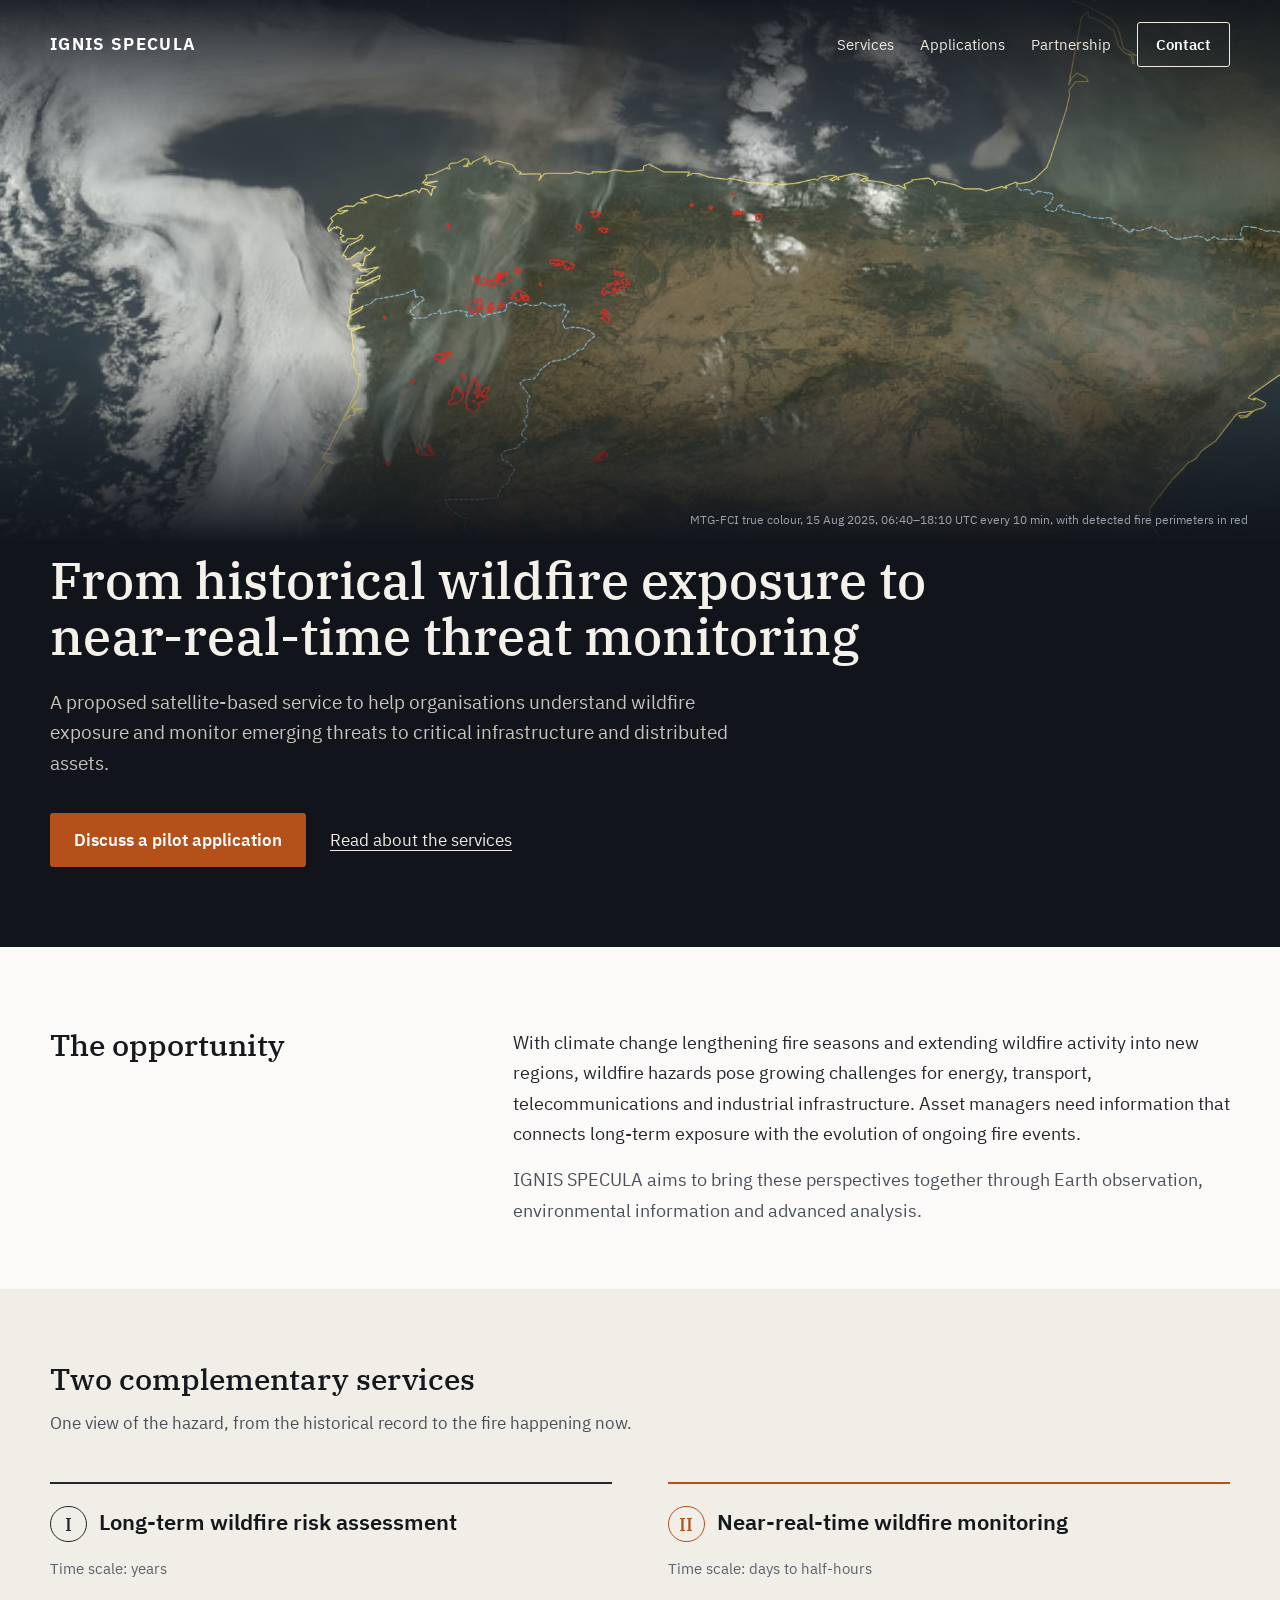
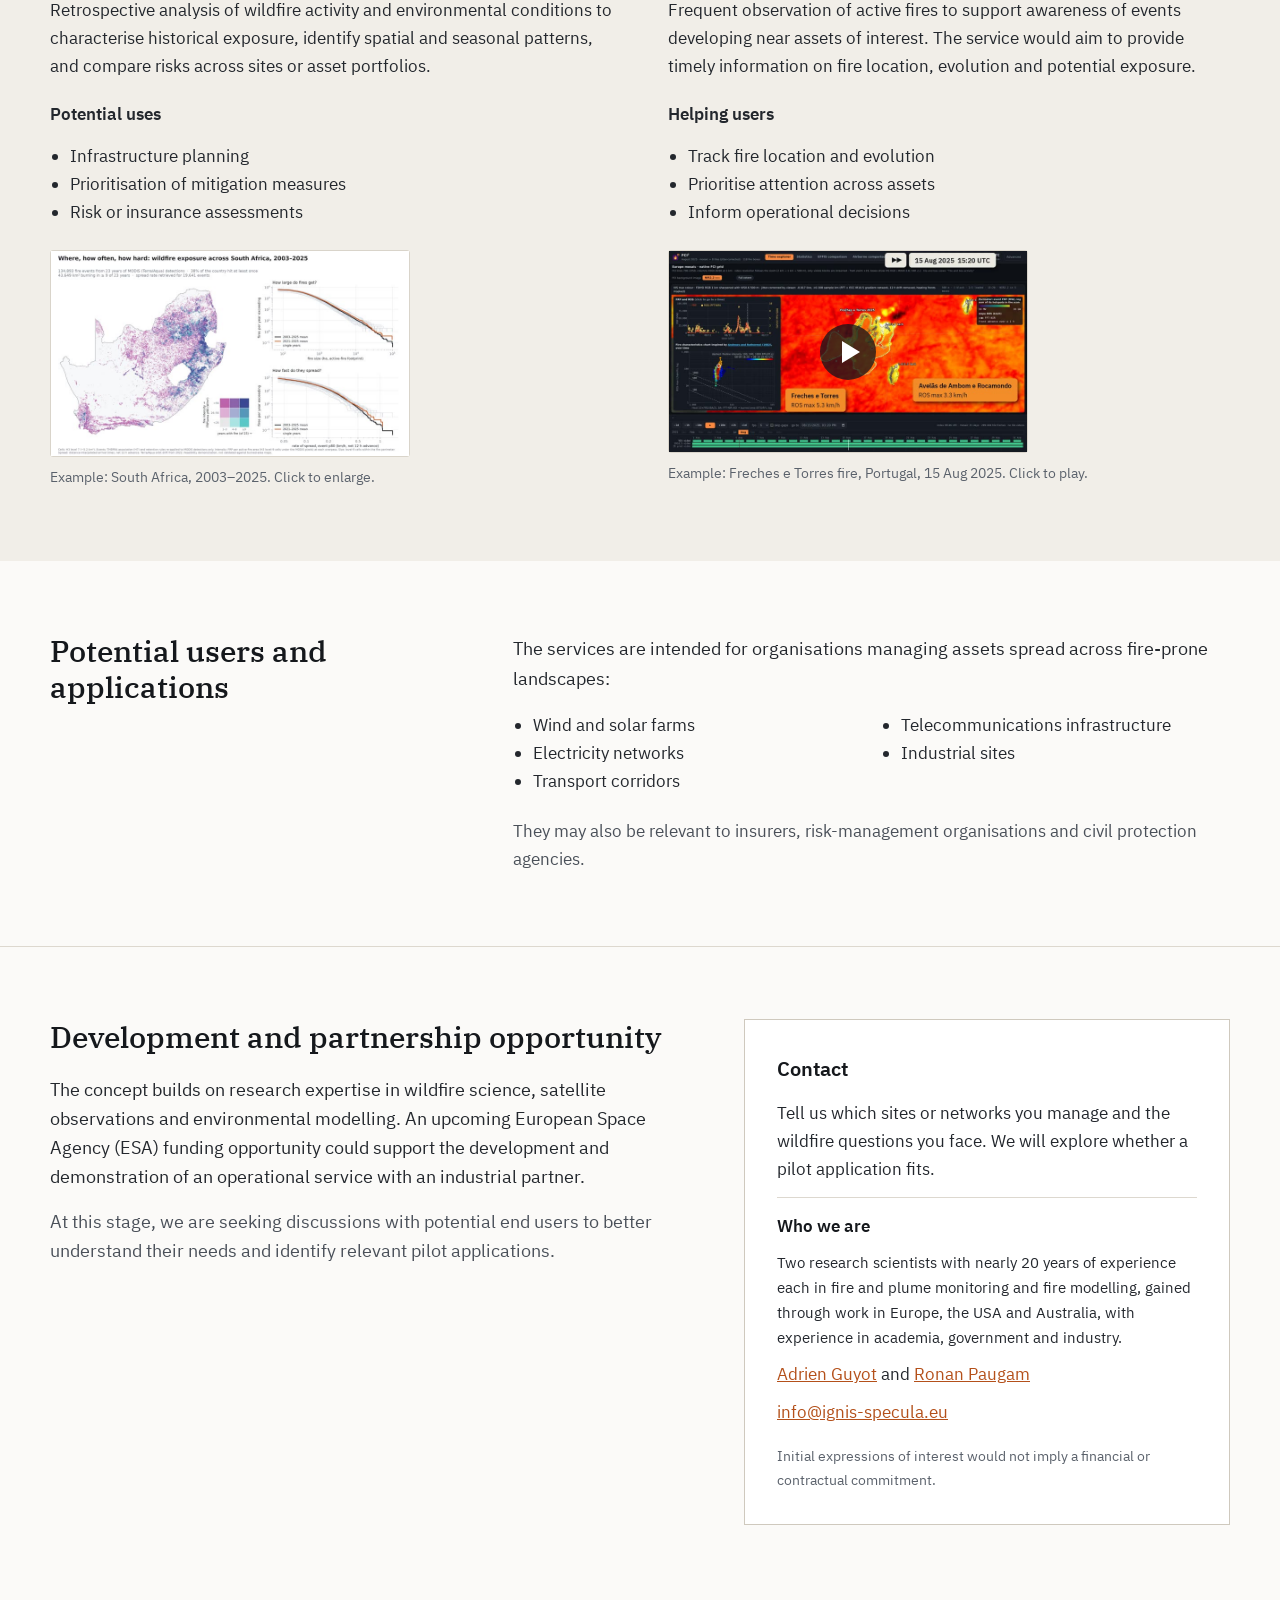
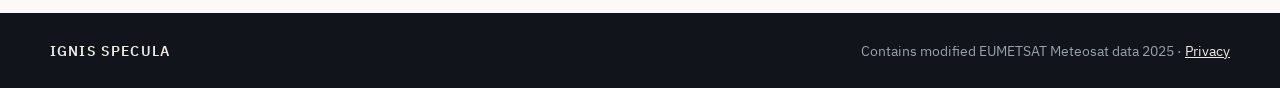
==== commit 594316da: "Circle service numerals I and II Co-Authored-By: Claude Opus 5.5 <noreply@anthropic.com>" ====
--- a/index.html
+++ b/index.html
@@ -85,7 +85,7 @@
 <div style="display: grid; grid-template-columns: repeat(auto-fit, minmax(320px, 1fr)); gap: 40px 56px">
 
 <div style="border-top: 2px solid #23272D; padding-top: 22px; display: flex; flex-direction: column; gap: 14px">
-<h3 style="margin: 0; font-size: 1.35rem; font-weight: 600; line-height: 1.3; color: #15181C"><span style="font-family: 'IBM Plex Serif', Georgia, serif; font-weight: 500; color: #23272D; margin-right: 12px">I</span>Long-term wildfire risk assessment</h3>
+<h3 style="margin: 0; font-size: 1.35rem; font-weight: 600; line-height: 1.3; color: #15181C"><span style="display: inline-flex; align-items: center; justify-content: center; width: 1.9em; height: 1.9em; border: 1.5px solid #23272D; border-radius: 50%; box-sizing: border-box; vertical-align: middle; font-family: 'IBM Plex Serif', Georgia, serif; font-weight: 500; font-size: 0.9em; line-height: 1; color: #23272D; margin-right: 12px">I</span>Long-term wildfire risk assessment</h3>
 <p style="margin: 0; font-size: 0.95rem; color: #5A616B">Time scale: years</p>
 <p style="margin: 0">Retrospective analysis of wildfire activity and environmental conditions to characterise historical exposure, identify spatial and seasonal patterns, and compare risks across sites or asset portfolios.</p>
 <p style="margin: 6px 0 0; font-weight: 600">Potential uses</p>
@@ -103,7 +103,7 @@
 </div>
 
 <div style="border-top: 2px solid #B4501A; padding-top: 22px; display: flex; flex-direction: column; gap: 14px">
-<h3 style="margin: 0; font-size: 1.35rem; font-weight: 600; line-height: 1.3; color: #15181C"><span style="font-family: 'IBM Plex Serif', Georgia, serif; font-weight: 500; color: #B4501A; margin-right: 12px">II</span>Near-real-time wildfire monitoring</h3>
+<h3 style="margin: 0; font-size: 1.35rem; font-weight: 600; line-height: 1.3; color: #15181C"><span style="display: inline-flex; align-items: center; justify-content: center; width: 1.9em; height: 1.9em; border: 1.5px solid #B4501A; border-radius: 50%; box-sizing: border-box; vertical-align: middle; font-family: 'IBM Plex Serif', Georgia, serif; font-weight: 500; font-size: 0.9em; line-height: 1; color: #B4501A; margin-right: 12px">II</span>Near-real-time wildfire monitoring</h3>
 <p style="margin: 0; font-size: 0.95rem; color: #5A616B">Time scale: days to half-hours</p>
 <p style="margin: 0">Frequent observation of active fires to support awareness of events developing near assets of interest. The service would aim to provide timely information on fire location, evolution and potential exposure.</p>
 <p style="margin: 6px 0 0; font-weight: 600">Helping users</p>
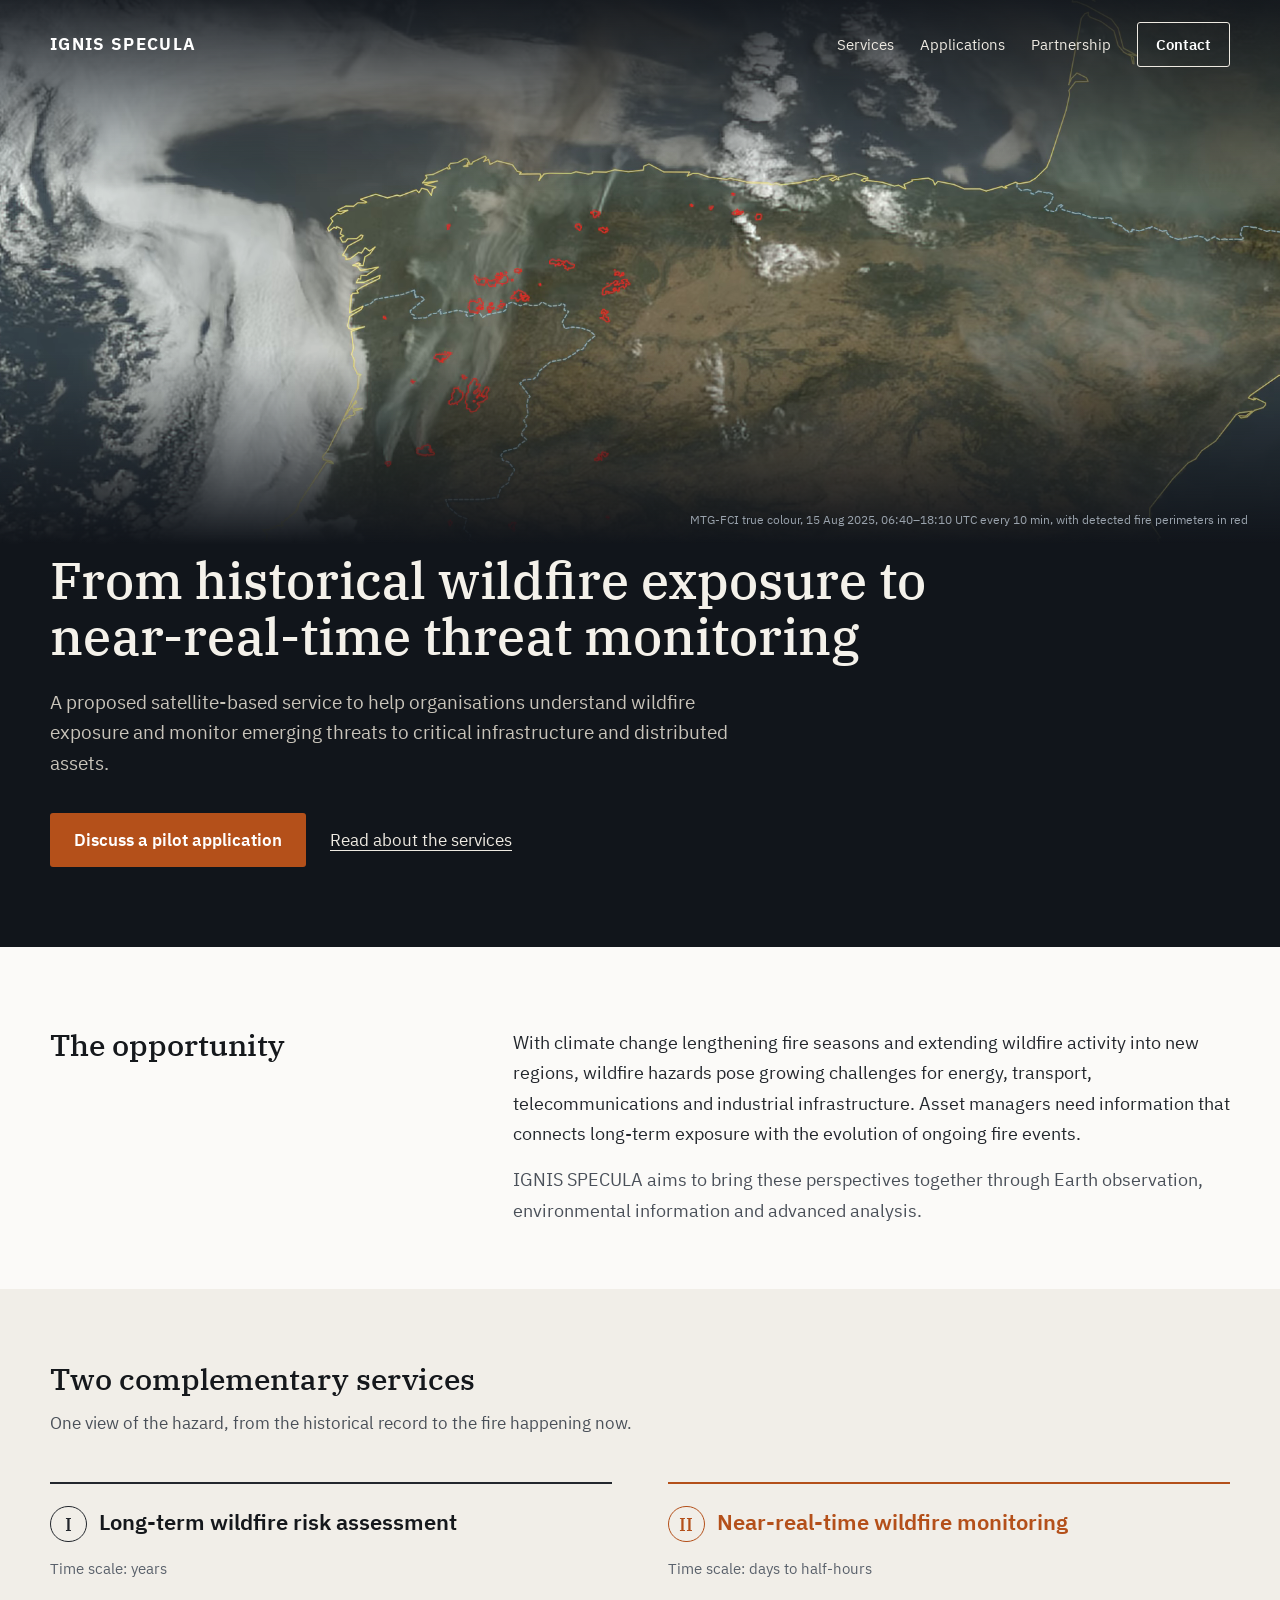
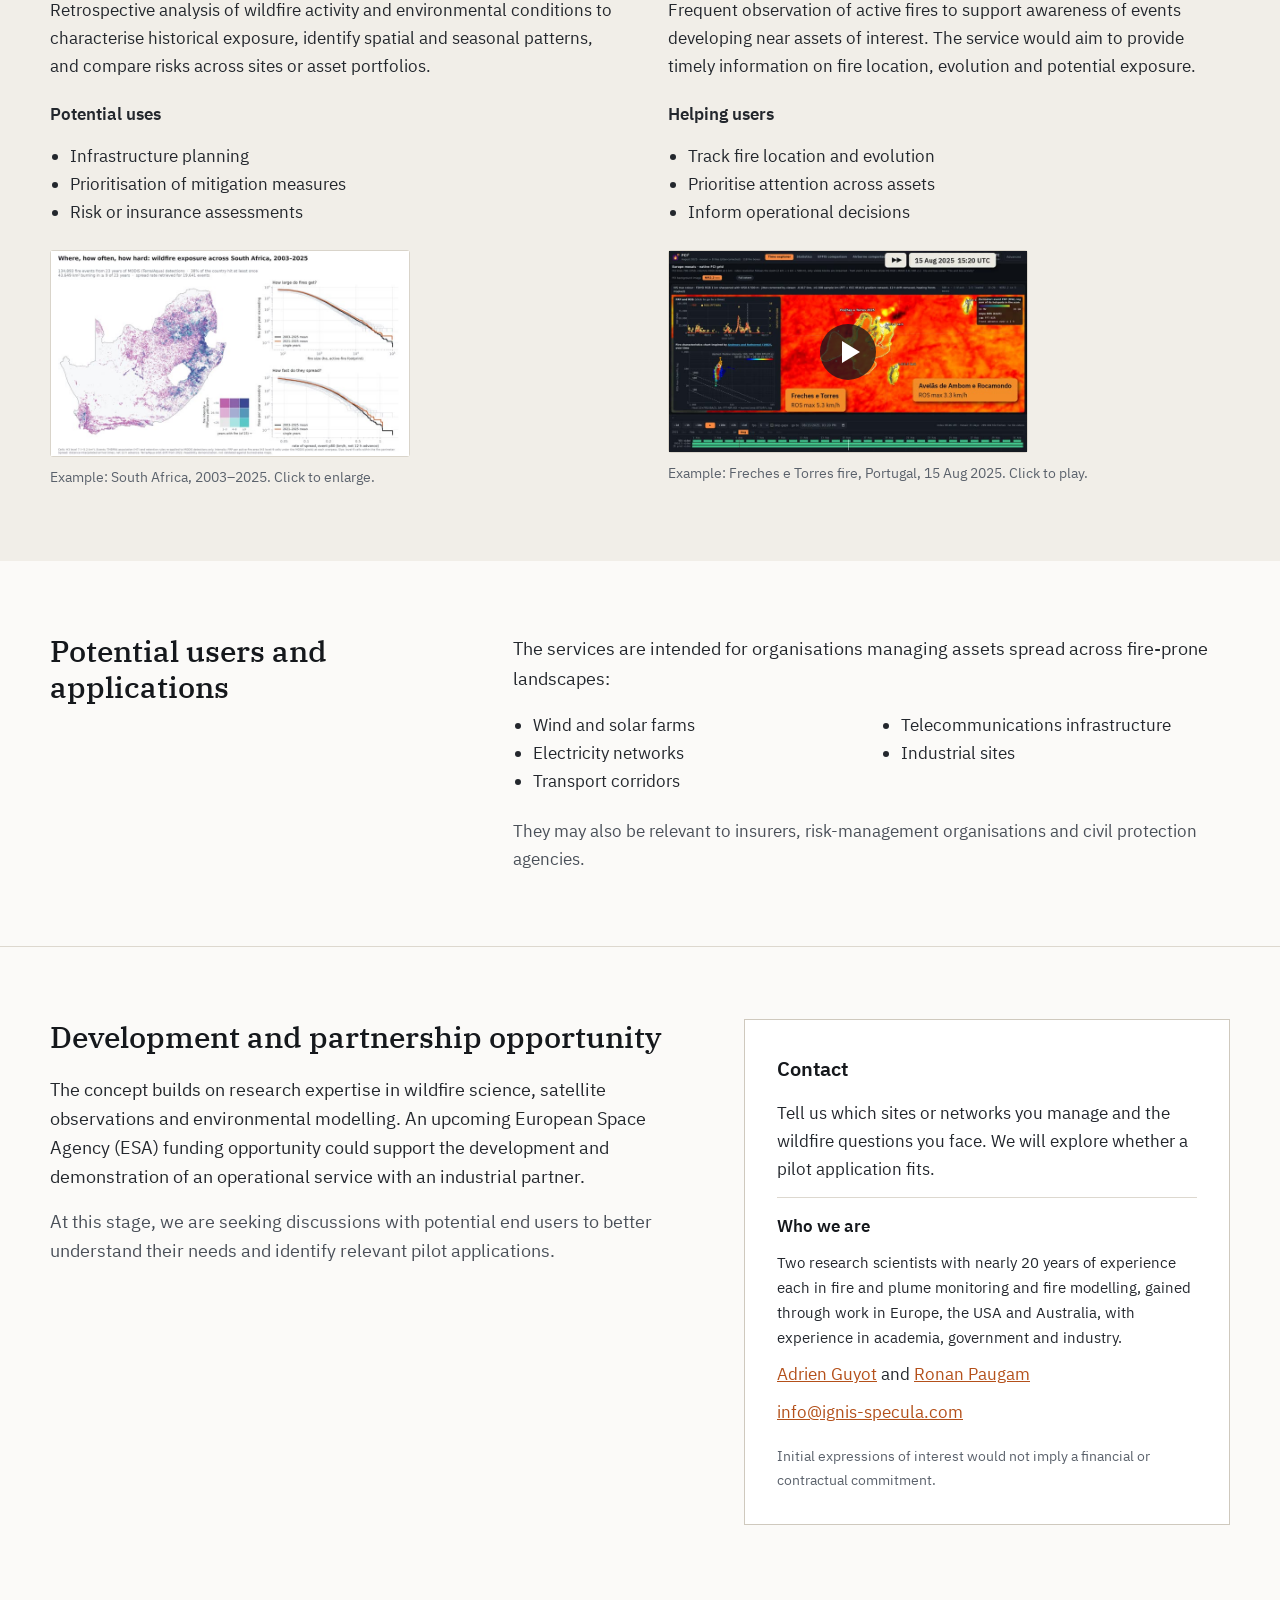
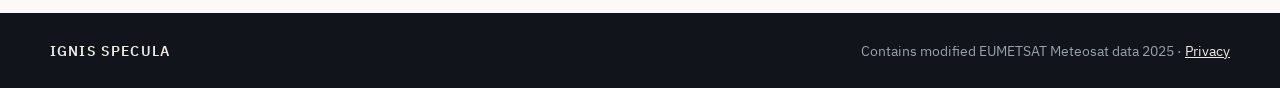
==== commit 2e837bc8: "Use ignis-specula.com: domain in canonical/og tags, contact email, README; colour service II heading" ====
--- a/index.html
+++ b/index.html
@@ -8,9 +8,9 @@
 <meta property="og:type" content="website">
 <meta property="og:title" content="IGNIS SPECULA | Wildfire risk intelligence from space">
 <meta property="og:description" content="From historical wildfire exposure to near-real-time threat monitoring.">
-<meta property="og:url" content="https://ignis-specula.github.io/">
-<meta property="og:image" content="https://ignis-specula.github.io/assets/hero.jpg">
-<link rel="canonical" href="https://ignis-specula.github.io/">
+<meta property="og:url" content="https://ignis-specula.com/">
+<meta property="og:image" content="https://ignis-specula.com/assets/hero.jpg">
+<link rel="canonical" href="https://ignis-specula.com/">
 <link rel="stylesheet" href="css/fonts.css">
 <style>
 html{scroll-behavior:smooth}
@@ -103,7 +103,7 @@
 </div>
 
 <div style="border-top: 2px solid #B4501A; padding-top: 22px; display: flex; flex-direction: column; gap: 14px">
-<h3 style="margin: 0; font-size: 1.35rem; font-weight: 600; line-height: 1.3; color: #15181C"><span style="display: inline-flex; align-items: center; justify-content: center; width: 1.9em; height: 1.9em; border: 1.5px solid #B4501A; border-radius: 50%; box-sizing: border-box; vertical-align: middle; font-family: 'IBM Plex Serif', Georgia, serif; font-weight: 500; font-size: 0.9em; line-height: 1; color: #B4501A; margin-right: 12px">II</span>Near-real-time wildfire monitoring</h3>
+<h3 style="margin: 0; font-size: 1.35rem; font-weight: 600; line-height: 1.3; color: #15181C"><span style="display: inline-flex; align-items: center; justify-content: center; width: 1.9em; height: 1.9em; border: 1.5px solid #B4501A; border-radius: 50%; box-sizing: border-box; vertical-align: middle; font-family: 'IBM Plex Serif', Georgia, serif; font-weight: 500; font-size: 0.9em; line-height: 1; color: #B4501A; margin-right: 12px">II</span><span style="color: #B4501A">Near-real-time wildfire monitoring</span></h3>
 <p style="margin: 0; font-size: 0.95rem; color: #5A616B">Time scale: days to half-hours</p>
 <p style="margin: 0">Frequent observation of active fires to support awareness of events developing near assets of interest. The service would aim to provide timely information on fire location, evolution and potential exposure.</p>
 <p style="margin: 6px 0 0; font-weight: 600">Helping users</p>
@@ -156,7 +156,7 @@
 <p style="margin: 0; font-weight: 600; color: #15181C">Who we are</p>
 <p style="margin: 0; font-size: 0.95rem">Two research scientists with nearly 20 years of experience each in fire and plume monitoring and fire modelling, gained through work in Europe, the USA and Australia, with experience in academia, government and industry.</p>
 <p style="margin: 0"><a href="https://au.linkedin.com/in/adrien-guyot-7a17a528" target="_blank" rel="noopener">Adrien Guyot</a> and <a href="https://es.linkedin.com/in/ronan-paugam-4a688546" target="_blank" rel="noopener">Ronan Paugam</a></p>
-<p style="margin: 0"><a class="em" data-u="info" data-d="ignis-specula" data-t="eu" href="#">info [at] ignis-specula [dot] eu</a></p>
+<p style="margin: 0"><a class="em" data-u="info" data-d="ignis-specula" data-t="com" href="#">info [at] ignis-specula [dot] com</a></p>
 </div>
 <p style="margin: 4px 0 0; font-size: 0.9rem; color: #5A616B">Initial expressions of interest would not imply a financial or contractual commitment.</p>
 </div>
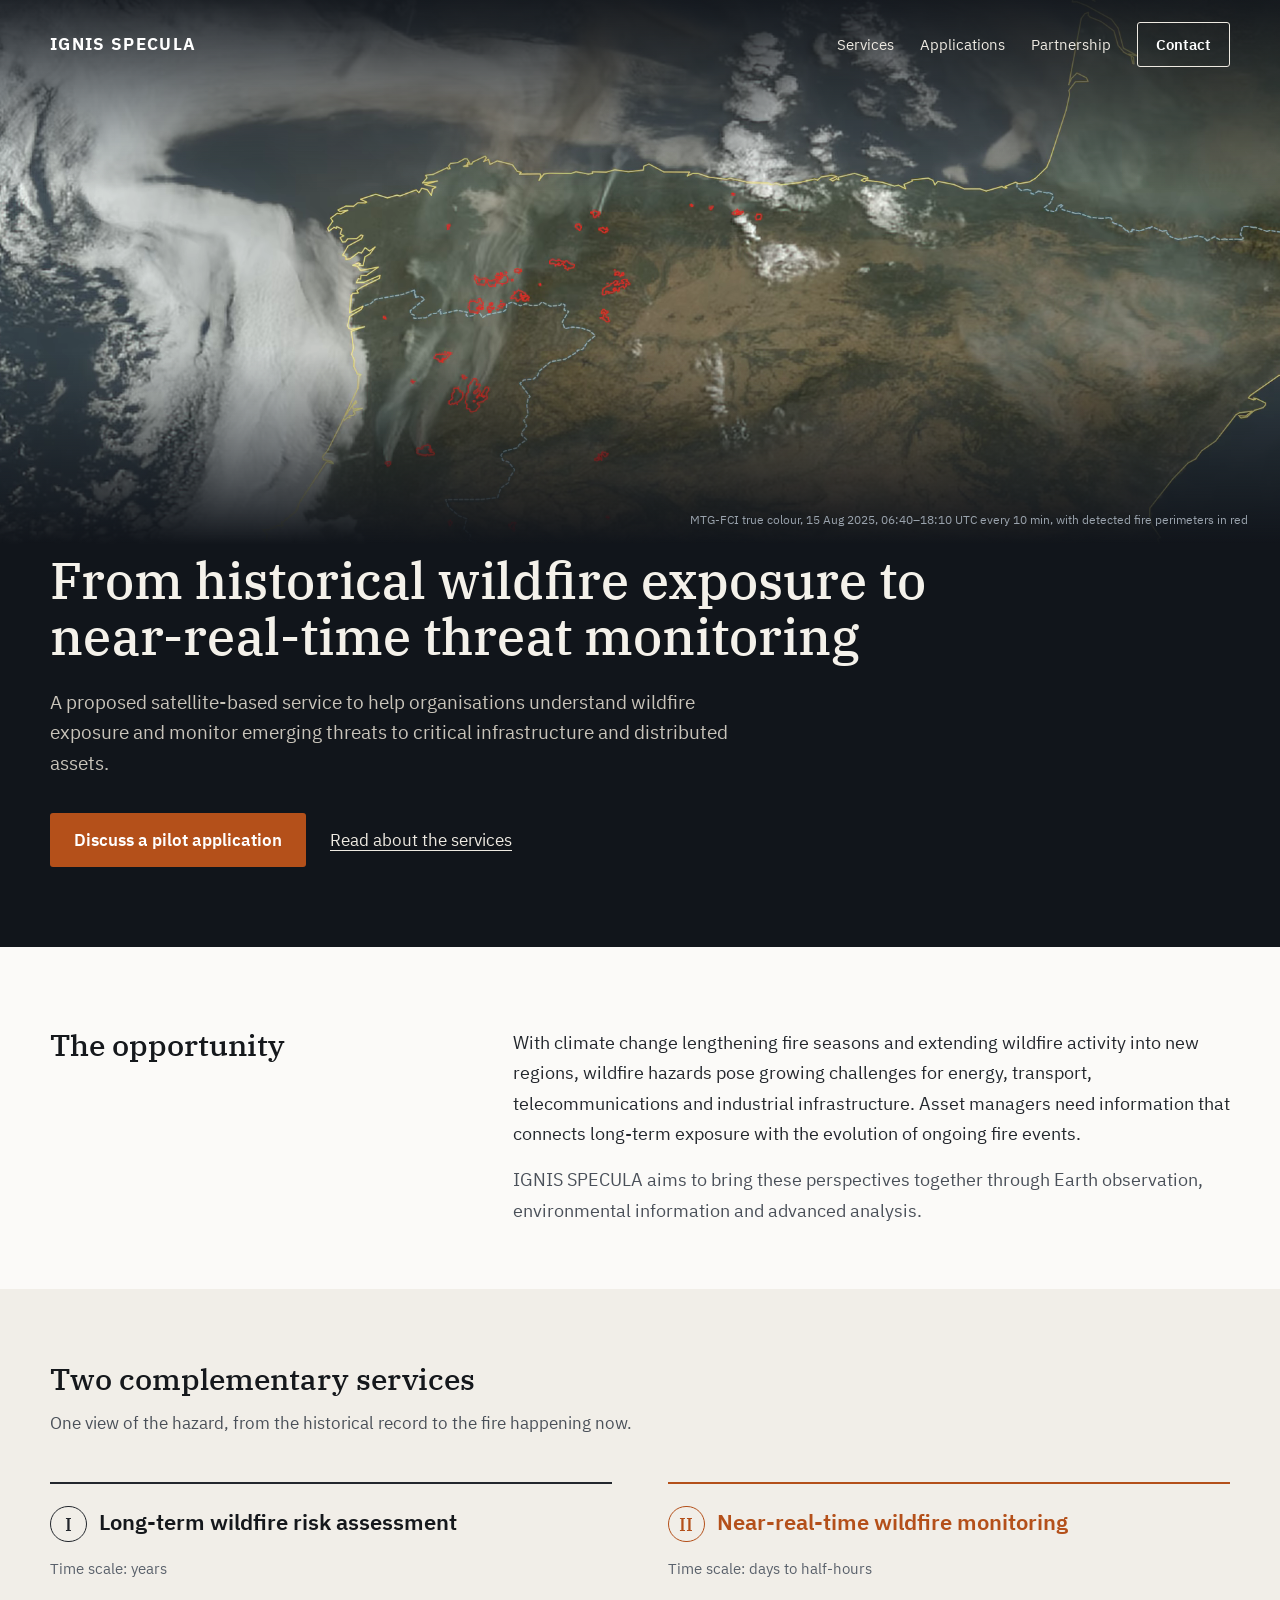
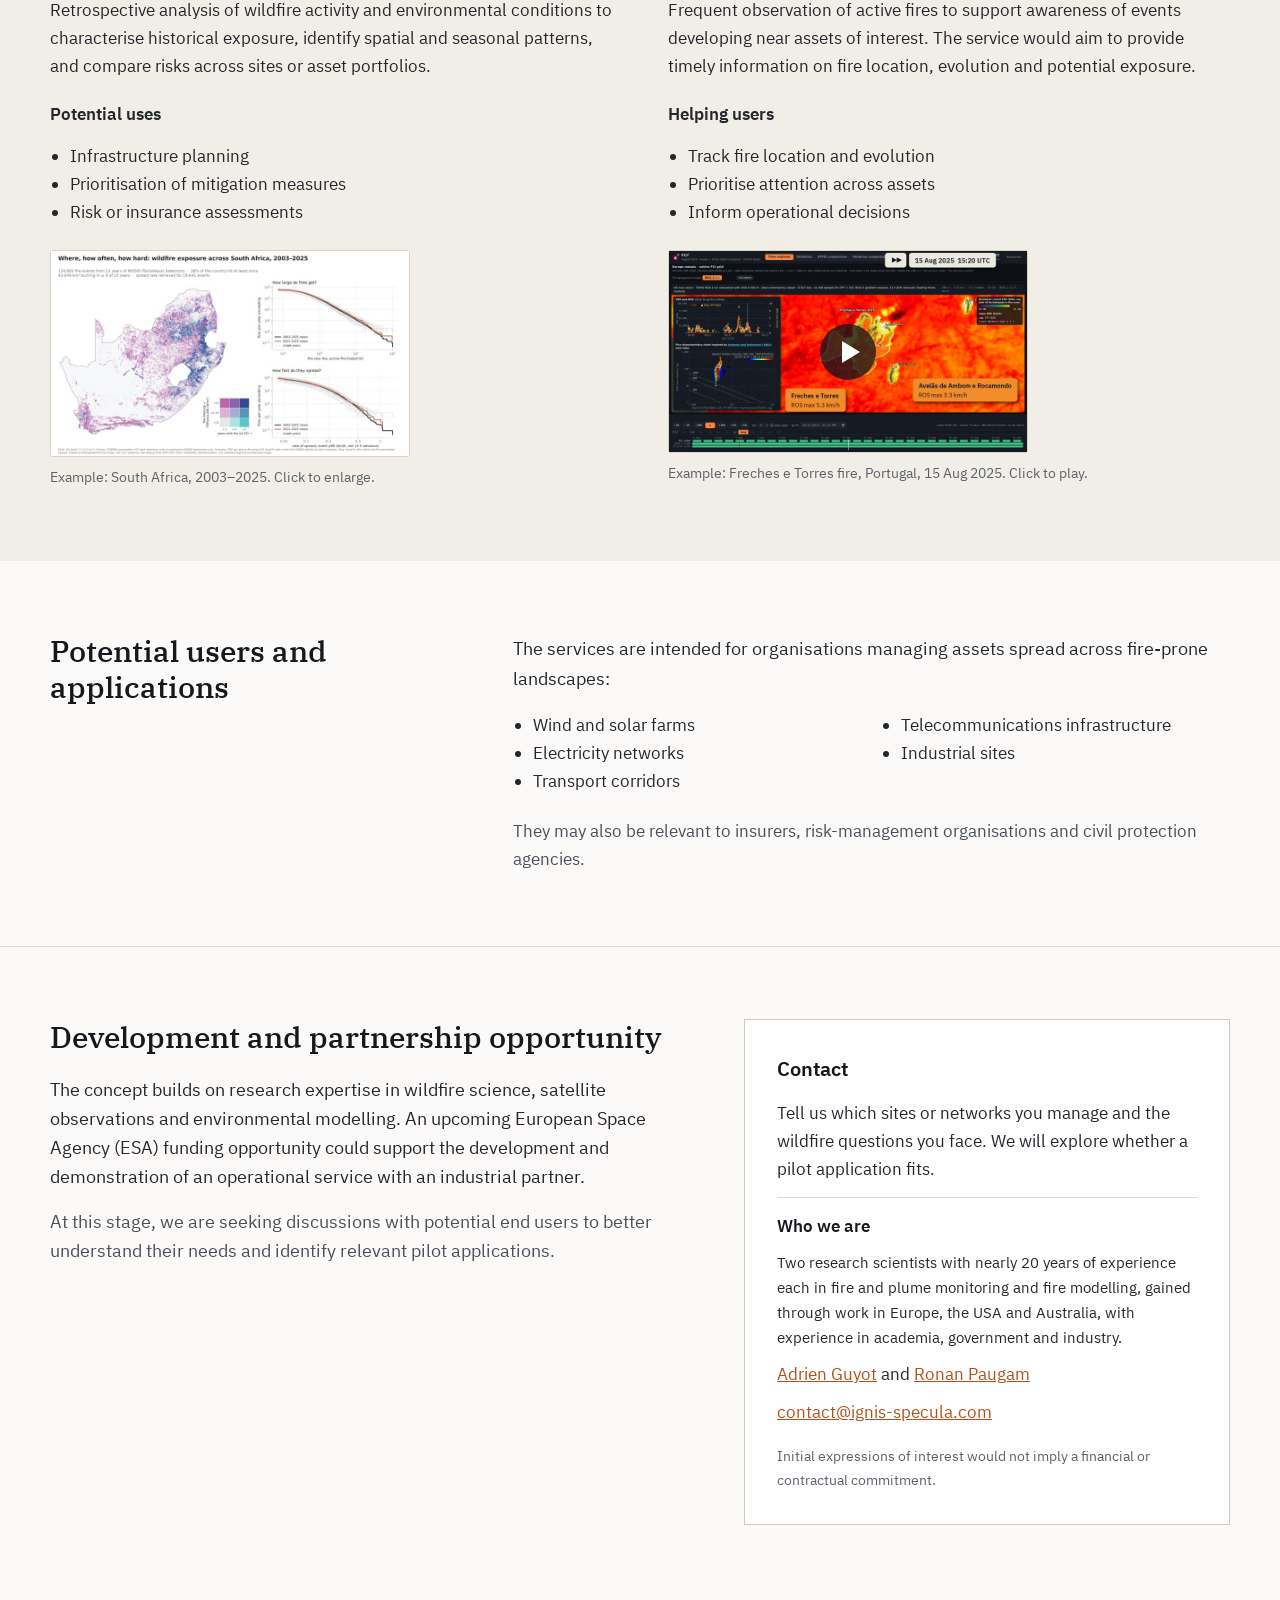
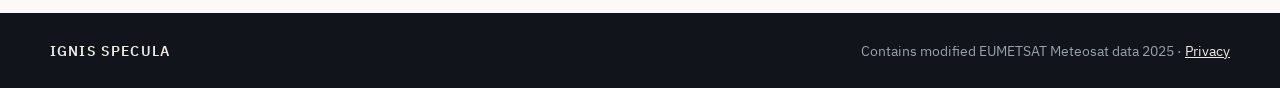
==== commit f3e7afdf: "Contact email: contact@ignis-specula.com Co-Authored-By: Claude Opus 5.5 <noreply@anthropic.com>" ====
--- a/index.html
+++ b/index.html
@@ -156,7 +156,7 @@
 <p style="margin: 0; font-weight: 600; color: #15181C">Who we are</p>
 <p style="margin: 0; font-size: 0.95rem">Two research scientists with nearly 20 years of experience each in fire and plume monitoring and fire modelling, gained through work in Europe, the USA and Australia, with experience in academia, government and industry.</p>
 <p style="margin: 0"><a href="https://au.linkedin.com/in/adrien-guyot-7a17a528" target="_blank" rel="noopener">Adrien Guyot</a> and <a href="https://es.linkedin.com/in/ronan-paugam-4a688546" target="_blank" rel="noopener">Ronan Paugam</a></p>
-<p style="margin: 0"><a class="em" data-u="info" data-d="ignis-specula" data-t="com" href="#">info [at] ignis-specula [dot] com</a></p>
+<p style="margin: 0"><a class="em" data-u="contact" data-d="ignis-specula" data-t="com" href="#">contact [at] ignis-specula [dot] com</a></p>
 </div>
 <p style="margin: 4px 0 0; font-size: 0.9rem; color: #5A616B">Initial expressions of interest would not imply a financial or contractual commitment.</p>
 </div>
